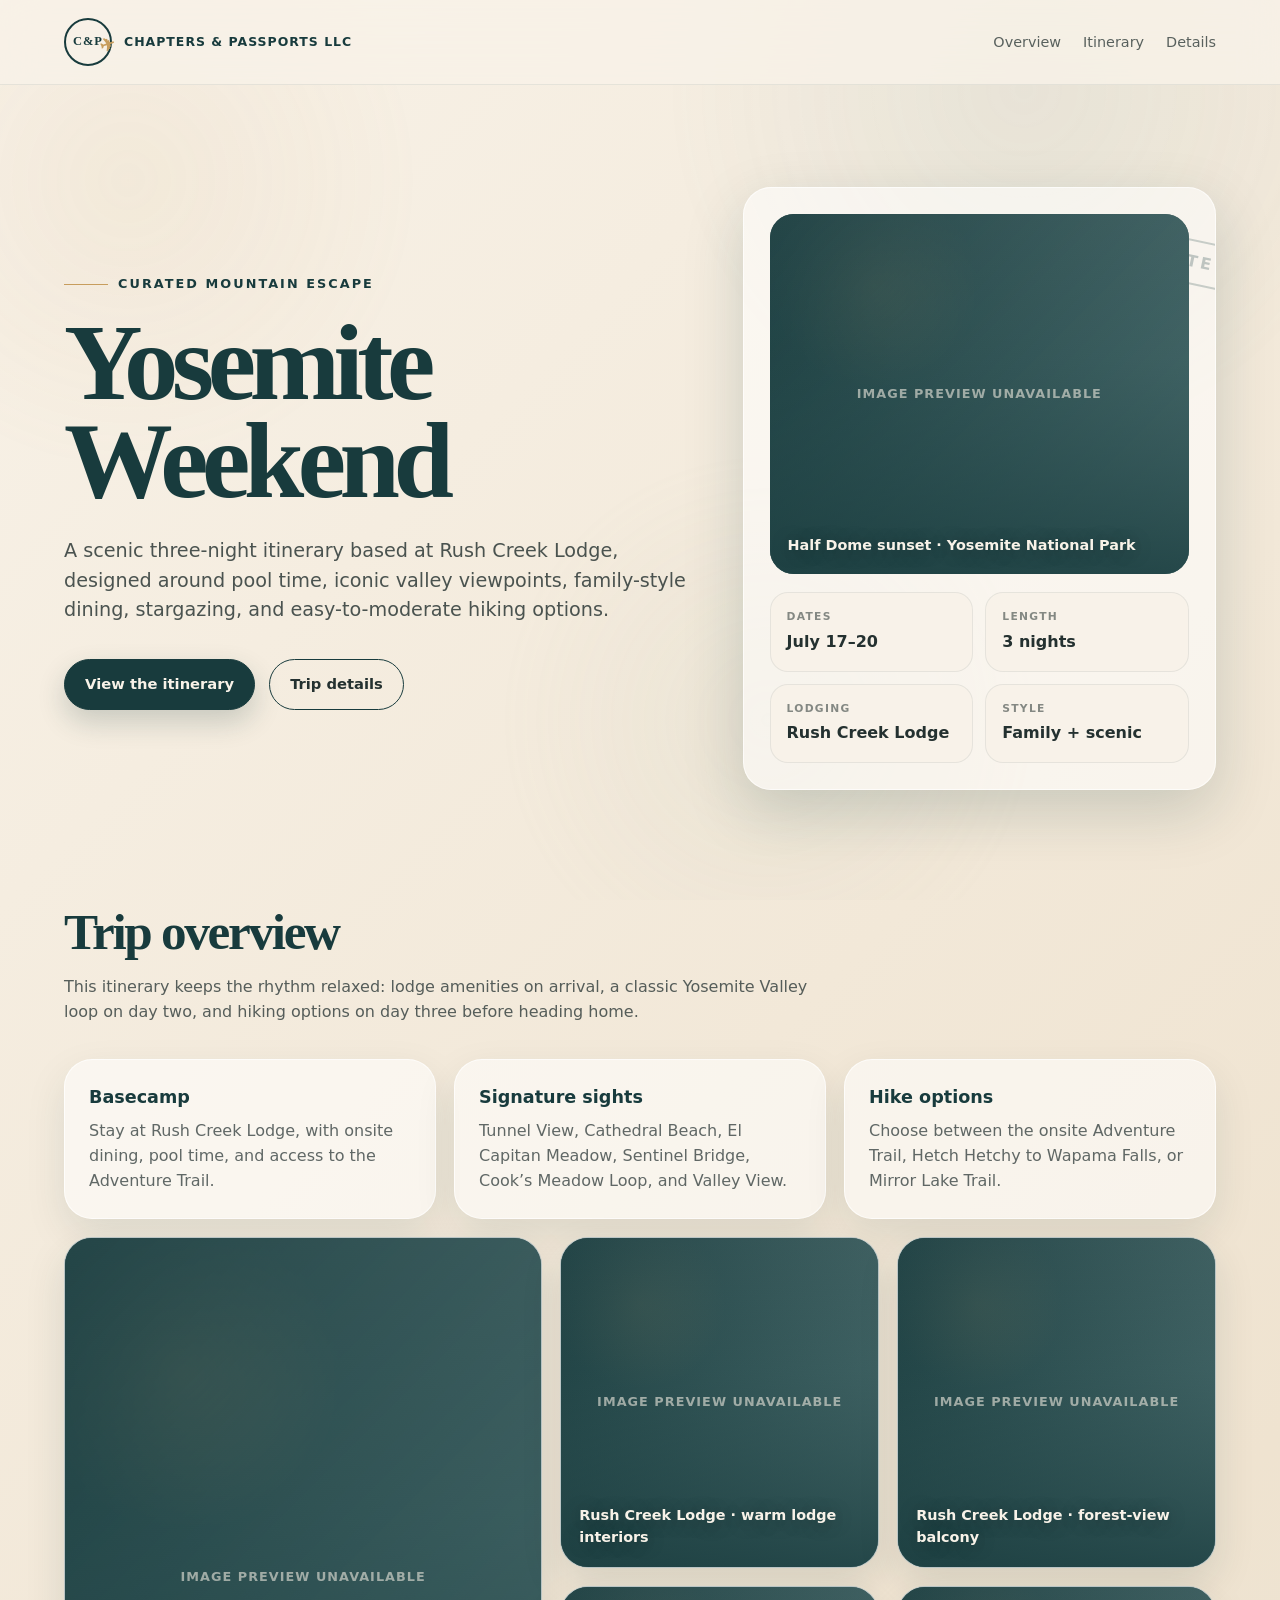
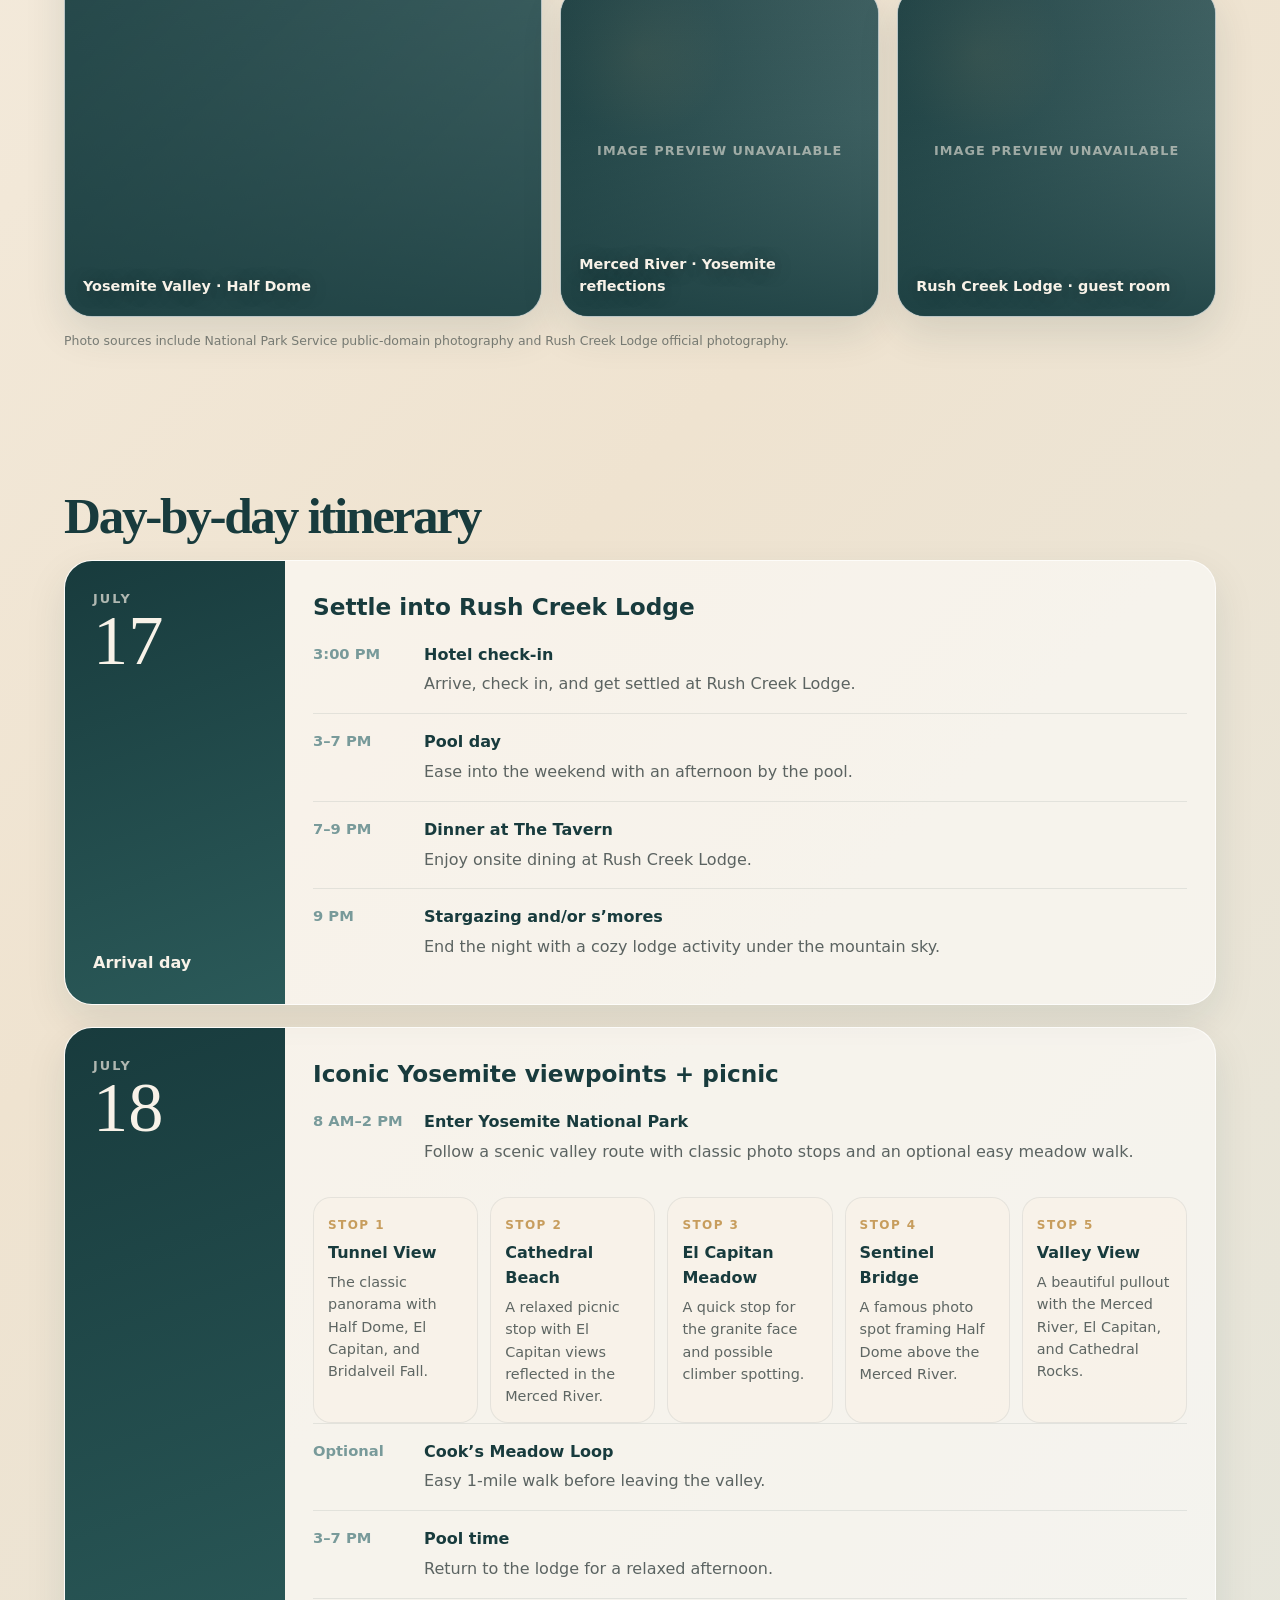
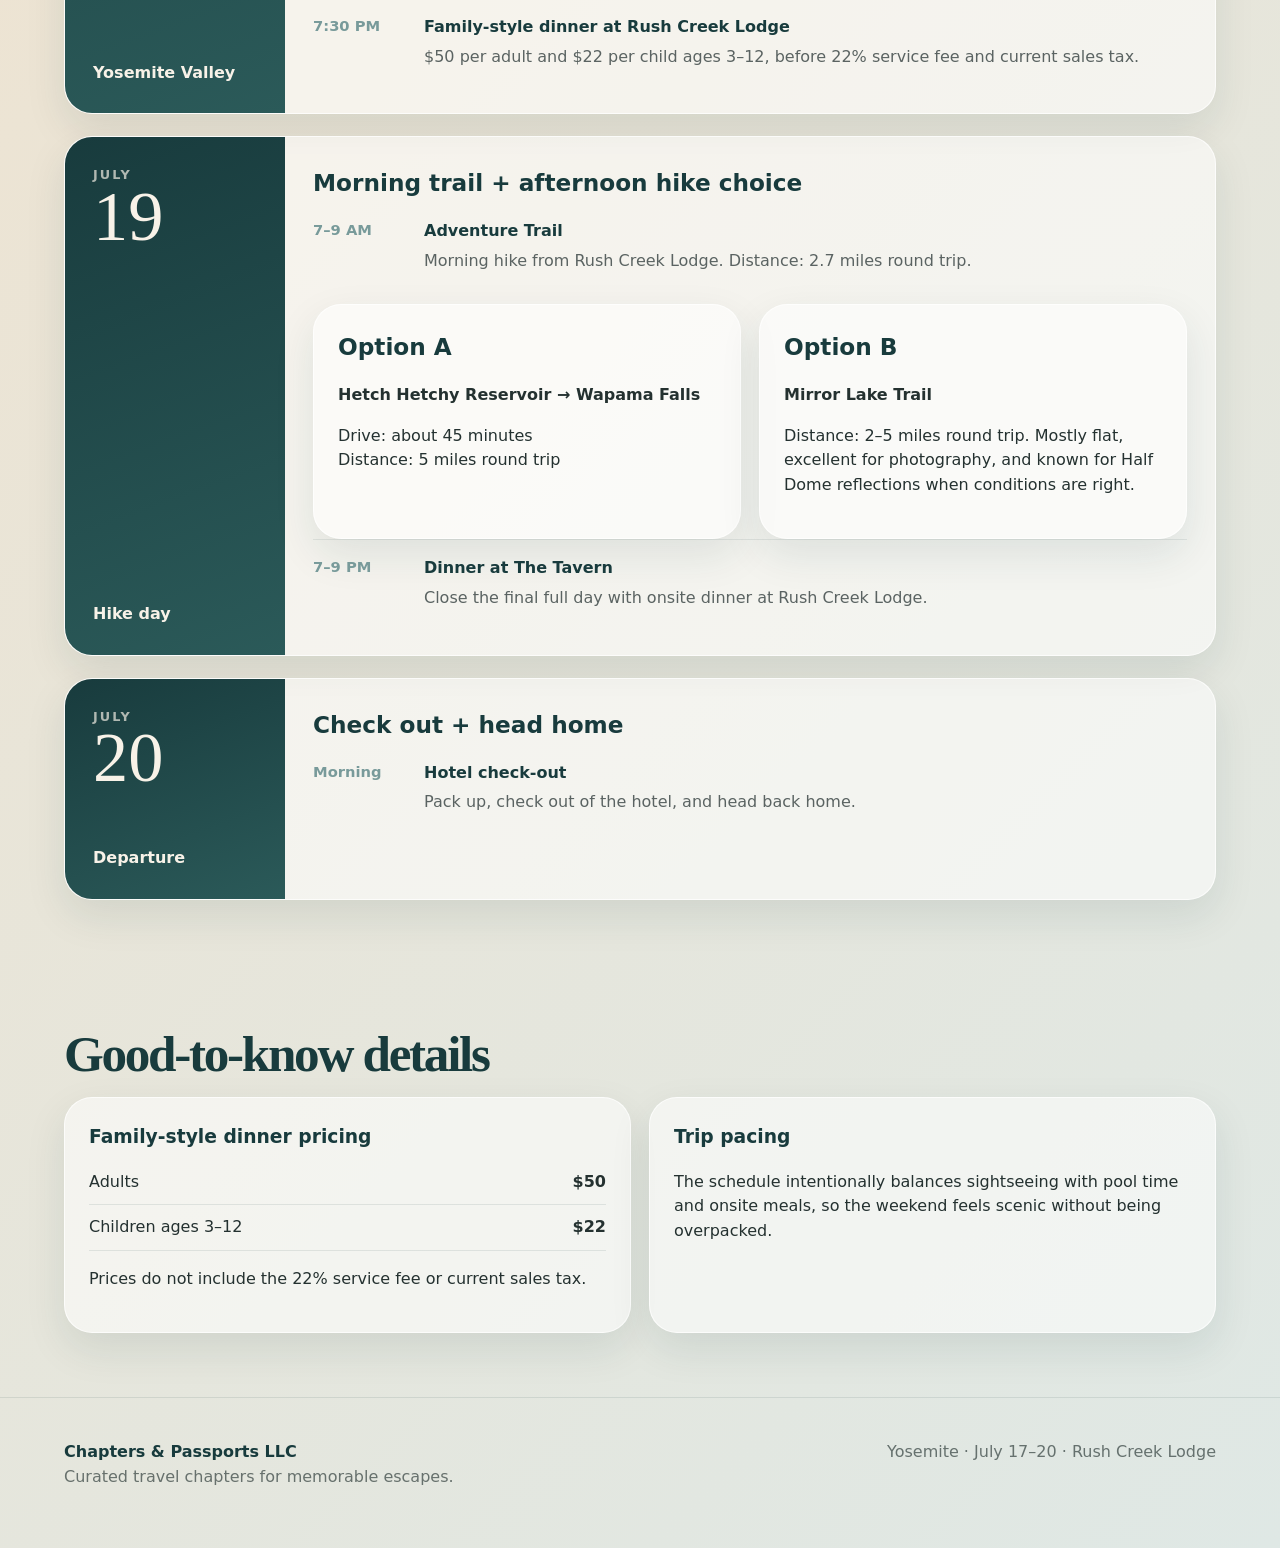
==== index.html @ 181d96e0 "Add files via upload" ====
<!DOCTYPE html>
<html lang="en">
<head>
  <meta charset="UTF-8" />
  <meta name="viewport" content="width=device-width, initial-scale=1.0" />
  <title>Yosemite Weekend Itinerary | Chapters & Passports LLC</title>
  <style>
    :root {
      --sand: #E8D8BF;
      --cream: #F8F2E8;
      --stone: #A8917A;
      --coast: #789A9A;
      --deep: #183B3D;
      --ink: #243130;
      --sage: #AAB6A2;
      --gold: #C79D5D;
      --white: #FFFFFF;
      --shadow: 0 22px 60px rgba(24, 59, 61, .18);
      --radius: 28px;
    }

    * { box-sizing: border-box; }
    html { scroll-behavior: smooth; }
    body {
      margin: 0;
      font-family: Inter, ui-sans-serif, system-ui, -apple-system, BlinkMacSystemFont, "Segoe UI", sans-serif;
      color: var(--ink);
      background: linear-gradient(135deg, var(--cream) 0%, #efe3d0 45%, #dfe8e5 100%);
      line-height: 1.55;
    }

    body::before {
      content: "";
      position: fixed;
      inset: 0;
      pointer-events: none;
      opacity: .18;
      background-image:
        radial-gradient(circle at 10% 20%, rgba(199,157,93,.45), transparent 22%),
        radial-gradient(circle at 80% 10%, rgba(120,154,154,.55), transparent 28%),
        radial-gradient(circle at 60% 80%, rgba(170,182,162,.55), transparent 26%);
      z-index: -1;
    }

    a { color: inherit; }

    .nav {
      position: sticky;
      top: 0;
      z-index: 20;
      display: flex;
      justify-content: space-between;
      align-items: center;
      padding: 18px clamp(20px, 5vw, 72px);
      background: rgba(248, 242, 232, .82);
      backdrop-filter: blur(18px);
      border-bottom: 1px solid rgba(24, 59, 61, .08);
    }

    .brand {
      display: flex;
      align-items: center;
      gap: 12px;
      font-weight: 700;
      letter-spacing: .08em;
      text-transform: uppercase;
      font-size: .78rem;
      color: var(--deep);
    }

    .stamp {
      width: 48px;
      height: 48px;
      border: 2px solid var(--deep);
      border-radius: 50%;
      display: grid;
      place-items: center;
      font-family: Georgia, serif;
      font-weight: 700;
      color: var(--deep);
      position: relative;
    }

    .stamp::after {
      content: "✈";
      position: absolute;
      right: -6px;
      top: 12px;
      transform: rotate(-18deg);
      color: var(--gold);
      font-size: 18px;
    }

    .nav-links {
      display: flex;
      gap: 22px;
      font-size: .9rem;
      color: rgba(36,49,48,.75);
    }

    .nav-links a { text-decoration: none; }
    .nav-links a:hover { color: var(--deep); }

    .hero {
      min-height: 78vh;
      display: grid;
      grid-template-columns: 1.15fr .85fr;
      gap: 38px;
      align-items: center;
      padding: clamp(54px, 8vw, 108px) clamp(20px, 5vw, 72px) 52px;
    }

    .eyebrow {
      display: inline-flex;
      align-items: center;
      gap: 10px;
      color: var(--deep);
      font-size: .8rem;
      letter-spacing: .16em;
      text-transform: uppercase;
      font-weight: 700;
      margin-bottom: 20px;
    }

    .eyebrow::before {
      content: "";
      width: 44px;
      height: 1px;
      background: var(--gold);
    }

    h1 {
      margin: 0;
      font-family: Georgia, "Times New Roman", serif;
      color: var(--deep);
      font-size: clamp(3.7rem, 8.5vw, 8.2rem);
      line-height: .9;
      letter-spacing: -.06em;
      max-width: 850px;
    }

    .hero-copy {
      margin: 26px 0 0;
      font-size: clamp(1.04rem, 1.5vw, 1.25rem);
      max-width: 650px;
      color: rgba(36,49,48,.82);
    }

    .cta-row {
      display: flex;
      flex-wrap: wrap;
      gap: 14px;
      margin-top: 34px;
    }

    .button {
      border: 1px solid var(--deep);
      border-radius: 999px;
      padding: 13px 20px;
      text-decoration: none;
      font-weight: 700;
      font-size: .92rem;
    }

    .button.primary {
      background: var(--deep);
      color: var(--cream);
      box-shadow: 0 12px 28px rgba(24,59,61,.2);
    }

    .hero-card {
      background: rgba(255,255,255,.56);
      border: 1px solid rgba(255,255,255,.65);
      border-radius: var(--radius);
      padding: 26px;
      box-shadow: var(--shadow);
      position: relative;
      overflow: hidden;
    }

    .hero-card::before {
      content: "YOSEMITE";
      position: absolute;
      right: -28px;
      top: 44px;
      transform: rotate(12deg);
      border: 2px solid rgba(24,59,61,.22);
      color: rgba(24,59,61,.26);
      border-radius: 999px;
      padding: 8px 26px;
      font-weight: 800;
      letter-spacing: .2em;
    }

    .photo-plate {
      min-height: 360px;
      border-radius: 24px;
      position: relative;
      overflow: hidden;
      background: var(--deep);
    }

    .photo-plate img, .photo-tile img {
      width: 100%;
      height: 100%;
      object-fit: cover;
      display: block;
    }

    .photo-plate::after, .photo-tile::after {
      content: "";
      position: absolute;
      inset: 0;
      background: linear-gradient(to top, rgba(24,59,61,.78), rgba(24,59,61,.08) 60%, rgba(255,255,255,.05));
      pointer-events: none;
    }


    .photo-plate.image-failed::before, .photo-tile.image-failed::before {
      content: "Image preview unavailable";
      position: absolute;
      inset: 0;
      display: grid;
      place-items: center;
      color: rgba(248,242,232,.72);
      font-weight: 800;
      letter-spacing: .08em;
      text-transform: uppercase;
      font-size: .8rem;
      background:
        linear-gradient(135deg, rgba(24,59,61,.96), rgba(120,154,154,.6)),
        radial-gradient(circle at 25% 20%, rgba(199,157,93,.55), transparent 24%);
    }

    .photo-caption {
      position: absolute;
      left: 18px;
      right: 18px;
      bottom: 18px;
      color: var(--cream);
      z-index: 2;
      font-size: .9rem;
      font-weight: 700;
      text-shadow: 0 2px 18px rgba(0,0,0,.35);
    }

    .photo-gallery {
      display: grid;
      grid-template-columns: 1.2fr .8fr .8fr;
      gap: 18px;
      margin-top: 18px;
    }

    .photo-tile {
      min-height: 330px;
      border-radius: var(--radius);
      overflow: hidden;
      box-shadow: 0 16px 40px rgba(24,59,61,.12);
      border: 1px solid rgba(255,255,255,.7);
      position: relative;
      background: var(--deep);
    }

    .photo-tile.large { grid-row: span 2; min-height: 680px; }

    .credit-note {
      margin-top: 14px;
      font-size: .78rem;
      color: rgba(36,49,48,.58);
    }

    .card-details {
      display: grid;
      grid-template-columns: repeat(2, 1fr);
      gap: 12px;
      margin-top: 18px;
    }

    .detail {
      background: rgba(248,242,232,.8);
      border: 1px solid rgba(24,59,61,.08);
      border-radius: 18px;
      padding: 16px;
    }

    .detail small {
      display: block;
      color: rgba(36,49,48,.55);
      text-transform: uppercase;
      font-weight: 800;
      letter-spacing: .12em;
      font-size: .67rem;
      margin-bottom: 4px;
    }

    .section {
      padding: 64px clamp(20px, 5vw, 72px);
    }

    .section-title {
      font-family: Georgia, serif;
      color: var(--deep);
      font-size: clamp(2.2rem, 4vw, 4rem);
      line-height: 1;
      margin: 0 0 18px;
      letter-spacing: -.045em;
    }

    .section-intro { max-width: 760px; color: rgba(36,49,48,.76); margin-bottom: 34px; }

    .overview {
      display: grid;
      grid-template-columns: repeat(3, 1fr);
      gap: 18px;
    }

    .overview-card, .day-card, .note-card {
      background: rgba(255,255,255,.55);
      border: 1px solid rgba(255,255,255,.7);
      border-radius: var(--radius);
      box-shadow: 0 16px 40px rgba(24,59,61,.1);
    }

    figure { margin: 0; }
    .overview-card { padding: 24px; }
    .overview-card h3 { margin: 0 0 8px; color: var(--deep); font-size: 1.1rem; }
    .overview-card p { margin: 0; color: rgba(36,49,48,.72); }

    .timeline {
      display: grid;
      gap: 22px;
    }

    .day-card {
      display: grid;
      grid-template-columns: 220px 1fr;
      overflow: hidden;
    }

    .date-panel {
      background: linear-gradient(160deg, var(--deep), #2b5a59);
      color: var(--cream);
      padding: 28px;
      display: flex;
      flex-direction: column;
      justify-content: space-between;
      min-height: 220px;
    }

    .date-panel .month {
      font-weight: 800;
      letter-spacing: .16em;
      text-transform: uppercase;
      font-size: .8rem;
      color: rgba(248,242,232,.68);
    }

    .date-panel .day {
      font-family: Georgia, serif;
      font-size: 4.4rem;
      line-height: .9;
    }

    .date-panel .label { font-weight: 700; }

    .day-content { padding: 28px; }
    .day-content h3 { margin: 0 0 18px; color: var(--deep); font-size: 1.45rem; }

    .item {
      display: grid;
      grid-template-columns: 95px 1fr;
      gap: 16px;
      padding: 16px 0;
      border-top: 1px solid rgba(24,59,61,.09);
    }

    .item:first-of-type { border-top: 0; padding-top: 0; }
    .time { font-weight: 800; color: var(--coast); font-size: .92rem; }
    .item strong { color: var(--deep); }
    .item p { margin: 5px 0 0; color: rgba(36,49,48,.74); }

    .stops {
      display: grid;
      grid-template-columns: repeat(5, 1fr);
      gap: 12px;
      margin-top: 16px;
    }

    .stop {
      background: rgba(248,242,232,.72);
      border: 1px solid rgba(24,59,61,.08);
      border-radius: 18px;
      padding: 14px;
      min-height: 140px;
    }

    .stop span { color: var(--gold); font-weight: 900; font-size: .75rem; letter-spacing: .12em; text-transform: uppercase; }
    .stop h4 { margin: 5px 0; color: var(--deep); }
    .stop p { margin: 0; font-size: .9rem; color: rgba(36,49,48,.73); }

    .split {
      display: grid;
      grid-template-columns: 1fr 1fr;
      gap: 18px;
      margin-top: 14px;
    }

    .note-card { padding: 24px; }
    .note-card h3 { margin-top: 0; color: var(--deep); }
    .price-list { display: grid; gap: 10px; }
    .price-list div { display:flex; justify-content:space-between; border-bottom:1px solid rgba(24,59,61,.1); padding-bottom:10px; }

    .footer {
      padding: 42px clamp(20px, 5vw, 72px) 58px;
      color: rgba(36,49,48,.65);
      display: flex;
      justify-content: space-between;
      gap: 18px;
      border-top: 1px solid rgba(24,59,61,.1);
    }

    .footer strong { color: var(--deep); }

    @media (max-width: 980px) {
      .hero, .day-card, .split { grid-template-columns: 1fr; }
      .overview, .photo-gallery { grid-template-columns: 1fr; }
      .photo-tile.large { min-height: 430px; }
      .stops { grid-template-columns: 1fr 1fr; }
      .date-panel { min-height: auto; gap: 28px; }
    }

    @media (max-width: 640px) {
      .nav-links { display: none; }
      .card-details, .stops { grid-template-columns: 1fr; }
      .item { grid-template-columns: 1fr; gap: 4px; }
      h1 { font-size: 3.5rem; }
      .footer { flex-direction: column; }
    }
  </style>
</head>
<body>
  <nav class="nav">
    <div class="brand"><div class="stamp">C&P</div><span>Chapters & Passports LLC</span></div>
    <div class="nav-links">
      <a href="#overview">Overview</a>
      <a href="#itinerary">Itinerary</a>
      <a href="#details">Details</a>
    </div>
  </nav>

  <main>
    <section class="hero">
      <div>
        <div class="eyebrow">Curated mountain escape</div>
        <h1>Yosemite Weekend</h1>
        <p class="hero-copy">A scenic three-night itinerary based at Rush Creek Lodge, designed around pool time, iconic valley viewpoints, family-style dining, stargazing, and easy-to-moderate hiking options.</p>
        <div class="cta-row">
          <a class="button primary" href="#itinerary">View the itinerary</a>
          <a class="button" href="#details">Trip details</a>
        </div>
      </div>
      <aside class="hero-card" aria-label="Trip summary card">
        <div class="photo-plate">
          <img loading="eager" onerror="this.parentElement.classList.add('image-failed'); this.remove();" src="https://www.nps.gov/npgallery/GetAsset/D5D983CC-1DD8-B71B-0B391ED103644554" alt="Half Dome at sunset in Yosemite National Park" />
          <div class="photo-caption">Half Dome sunset · Yosemite National Park</div>
        </div>
        <div class="card-details">
          <div class="detail"><small>Dates</small><strong>July 17–20</strong></div>
          <div class="detail"><small>Length</small><strong>3 nights</strong></div>
          <div class="detail"><small>Lodging</small><strong>Rush Creek Lodge</strong></div>
          <div class="detail"><small>Style</small><strong>Family + scenic</strong></div>
        </div>
      </aside>
    </section>

    <section class="section" id="overview">
      <h2 class="section-title">Trip overview</h2>
      <p class="section-intro">This itinerary keeps the rhythm relaxed: lodge amenities on arrival, a classic Yosemite Valley loop on day two, and hiking options on day three before heading home.</p>
      <div class="overview">
        <div class="overview-card"><h3>Basecamp</h3><p>Stay at Rush Creek Lodge, with onsite dining, pool time, and access to the Adventure Trail.</p></div>
        <div class="overview-card"><h3>Signature sights</h3><p>Tunnel View, Cathedral Beach, El Capitan Meadow, Sentinel Bridge, Cook’s Meadow Loop, and Valley View.</p></div>
        <div class="overview-card"><h3>Hike options</h3><p>Choose between the onsite Adventure Trail, Hetch Hetchy to Wapama Falls, or Mirror Lake Trail.</p></div>
      </div>
      <div class="photo-gallery" aria-label="Yosemite and Rush Creek Lodge photo gallery">
        <figure class="photo-tile large">
          <img loading="lazy" onerror="this.parentElement.classList.add('image-failed'); this.remove();" src="https://www.nps.gov/npgallery/GetAsset/F0103896-0B72-4458-8DCC-9393098FCB46" alt="Half Dome in Yosemite National Park" />
          <figcaption class="photo-caption">Yosemite Valley · Half Dome</figcaption>
        </figure>
        <figure class="photo-tile">
          <img loading="lazy" onerror="this.parentElement.classList.add('image-failed'); this.remove();" src="https://admin.rushcreeklodge.com/wp-content/uploads/sites/3/Lodge-King-Interior-Kim-Carroll-5-23_5DSR7498-1300.jpg" alt="Rush Creek Lodge room interior" />
          <figcaption class="photo-caption">Rush Creek Lodge · warm lodge interiors</figcaption>
        </figure>
        <figure class="photo-tile">
          <img loading="lazy" onerror="this.parentElement.classList.add('image-failed'); this.remove();" src="https://admin.rushcreeklodge.com/wp-content/uploads/sites/3/Rush-Creek-Lodge-Suite-Balcony-Kim-Carroll-7-16-1300.jpg" alt="Rush Creek Lodge balcony with forest views" />
          <figcaption class="photo-caption">Rush Creek Lodge · forest-view balcony</figcaption>
        </figure>
        <figure class="photo-tile">
          <img loading="lazy" onerror="this.parentElement.classList.add('image-failed'); this.remove();" src="https://www.nps.gov/npgallery/GetAsset/20AE2C74-155D-4519-3E14-078485D1CE58" alt="Half Dome reflected in the Merced River in Yosemite" />
          <figcaption class="photo-caption">Merced River · Yosemite reflections</figcaption>
        </figure>
        <figure class="photo-tile">
          <img loading="lazy" onerror="this.parentElement.classList.add('image-failed'); this.remove();" src="https://admin.rushcreeklodge.com/wp-content/uploads/sites/3/Rush-Creek-Lodge-King-Bed-Kim-Carroll-10-16_2-1300.jpg" alt="Rush Creek Lodge guest room" />
          <figcaption class="photo-caption">Rush Creek Lodge · guest room</figcaption>
        </figure>
      </div>
      <p class="credit-note">Photo sources include National Park Service public-domain photography and Rush Creek Lodge official photography.</p>
    </section>

    <section class="section" id="itinerary">
      <h2 class="section-title">Day-by-day itinerary</h2>
      <div class="timeline">
        <article class="day-card">
          <div class="date-panel"><div><div class="month">July</div><div class="day">17</div></div><div class="label">Arrival day</div></div>
          <div class="day-content">
            <h3>Settle into Rush Creek Lodge</h3>
            <div class="item"><div class="time">3:00 PM</div><div><strong>Hotel check-in</strong><p>Arrive, check in, and get settled at Rush Creek Lodge.</p></div></div>
            <div class="item"><div class="time">3–7 PM</div><div><strong>Pool day</strong><p>Ease into the weekend with an afternoon by the pool.</p></div></div>
            <div class="item"><div class="time">7–9 PM</div><div><strong>Dinner at The Tavern</strong><p>Enjoy onsite dining at Rush Creek Lodge.</p></div></div>
            <div class="item"><div class="time">9 PM</div><div><strong>Stargazing and/or s’mores</strong><p>End the night with a cozy lodge activity under the mountain sky.</p></div></div>
          </div>
        </article>

        <article class="day-card">
          <div class="date-panel"><div><div class="month">July</div><div class="day">18</div></div><div class="label">Yosemite Valley</div></div>
          <div class="day-content">
            <h3>Iconic Yosemite viewpoints + picnic</h3>
            <div class="item"><div class="time">8 AM–2 PM</div><div><strong>Enter Yosemite National Park</strong><p>Follow a scenic valley route with classic photo stops and an optional easy meadow walk.</p></div></div>
            <div class="stops">
              <div class="stop"><span>Stop 1</span><h4>Tunnel View</h4><p>The classic panorama with Half Dome, El Capitan, and Bridalveil Fall.</p></div>
              <div class="stop"><span>Stop 2</span><h4>Cathedral Beach</h4><p>A relaxed picnic stop with El Capitan views reflected in the Merced River.</p></div>
              <div class="stop"><span>Stop 3</span><h4>El Capitan Meadow</h4><p>A quick stop for the granite face and possible climber spotting.</p></div>
              <div class="stop"><span>Stop 4</span><h4>Sentinel Bridge</h4><p>A famous photo spot framing Half Dome above the Merced River.</p></div>
              <div class="stop"><span>Stop 5</span><h4>Valley View</h4><p>A beautiful pullout with the Merced River, El Capitan, and Cathedral Rocks.</p></div>
            </div>
            <div class="item"><div class="time">Optional</div><div><strong>Cook’s Meadow Loop</strong><p>Easy 1-mile walk before leaving the valley.</p></div></div>
            <div class="item"><div class="time">3–7 PM</div><div><strong>Pool time</strong><p>Return to the lodge for a relaxed afternoon.</p></div></div>
            <div class="item"><div class="time">7:30 PM</div><div><strong>Family-style dinner at Rush Creek Lodge</strong><p>$50 per adult and $22 per child ages 3–12, before 22% service fee and current sales tax.</p></div></div>
          </div>
        </article>

        <article class="day-card">
          <div class="date-panel"><div><div class="month">July</div><div class="day">19</div></div><div class="label">Hike day</div></div>
          <div class="day-content">
            <h3>Morning trail + afternoon hike choice</h3>
            <div class="item"><div class="time">7–9 AM</div><div><strong>Adventure Trail</strong><p>Morning hike from Rush Creek Lodge. Distance: 2.7 miles round trip.</p></div></div>
            <div class="split">
              <div class="note-card"><h3>Option A</h3><p><strong>Hetch Hetchy Reservoir → Wapama Falls</strong></p><p>Drive: about 45 minutes<br>Distance: 5 miles round trip</p></div>
              <div class="note-card"><h3>Option B</h3><p><strong>Mirror Lake Trail</strong></p><p>Distance: 2–5 miles round trip. Mostly flat, excellent for photography, and known for Half Dome reflections when conditions are right.</p></div>
            </div>
            <div class="item"><div class="time">7–9 PM</div><div><strong>Dinner at The Tavern</strong><p>Close the final full day with onsite dinner at Rush Creek Lodge.</p></div></div>
          </div>
        </article>

        <article class="day-card">
          <div class="date-panel"><div><div class="month">July</div><div class="day">20</div></div><div class="label">Departure</div></div>
          <div class="day-content">
            <h3>Check out + head home</h3>
            <div class="item"><div class="time">Morning</div><div><strong>Hotel check-out</strong><p>Pack up, check out of the hotel, and head back home.</p></div></div>
          </div>
        </article>
      </div>
    </section>

    <section class="section" id="details">
      <h2 class="section-title">Good-to-know details</h2>
      <div class="split">
        <div class="note-card">
          <h3>Family-style dinner pricing</h3>
          <div class="price-list">
            <div><span>Adults</span><strong>$50</strong></div>
            <div><span>Children ages 3–12</span><strong>$22</strong></div>
          </div>
          <p>Prices do not include the 22% service fee or current sales tax.</p>
        </div>
        <div class="note-card">
          <h3>Trip pacing</h3>
          <p>The schedule intentionally balances sightseeing with pool time and onsite meals, so the weekend feels scenic without being overpacked.</p>
        </div>
      </div>
    </section>
  </main>

  <footer class="footer">
    <div><strong>Chapters & Passports LLC</strong><br>Curated travel chapters for memorable escapes.</div>
    <div>Yosemite · July 17–20 · Rush Creek Lodge</div>
  </footer>
</body>
</html>
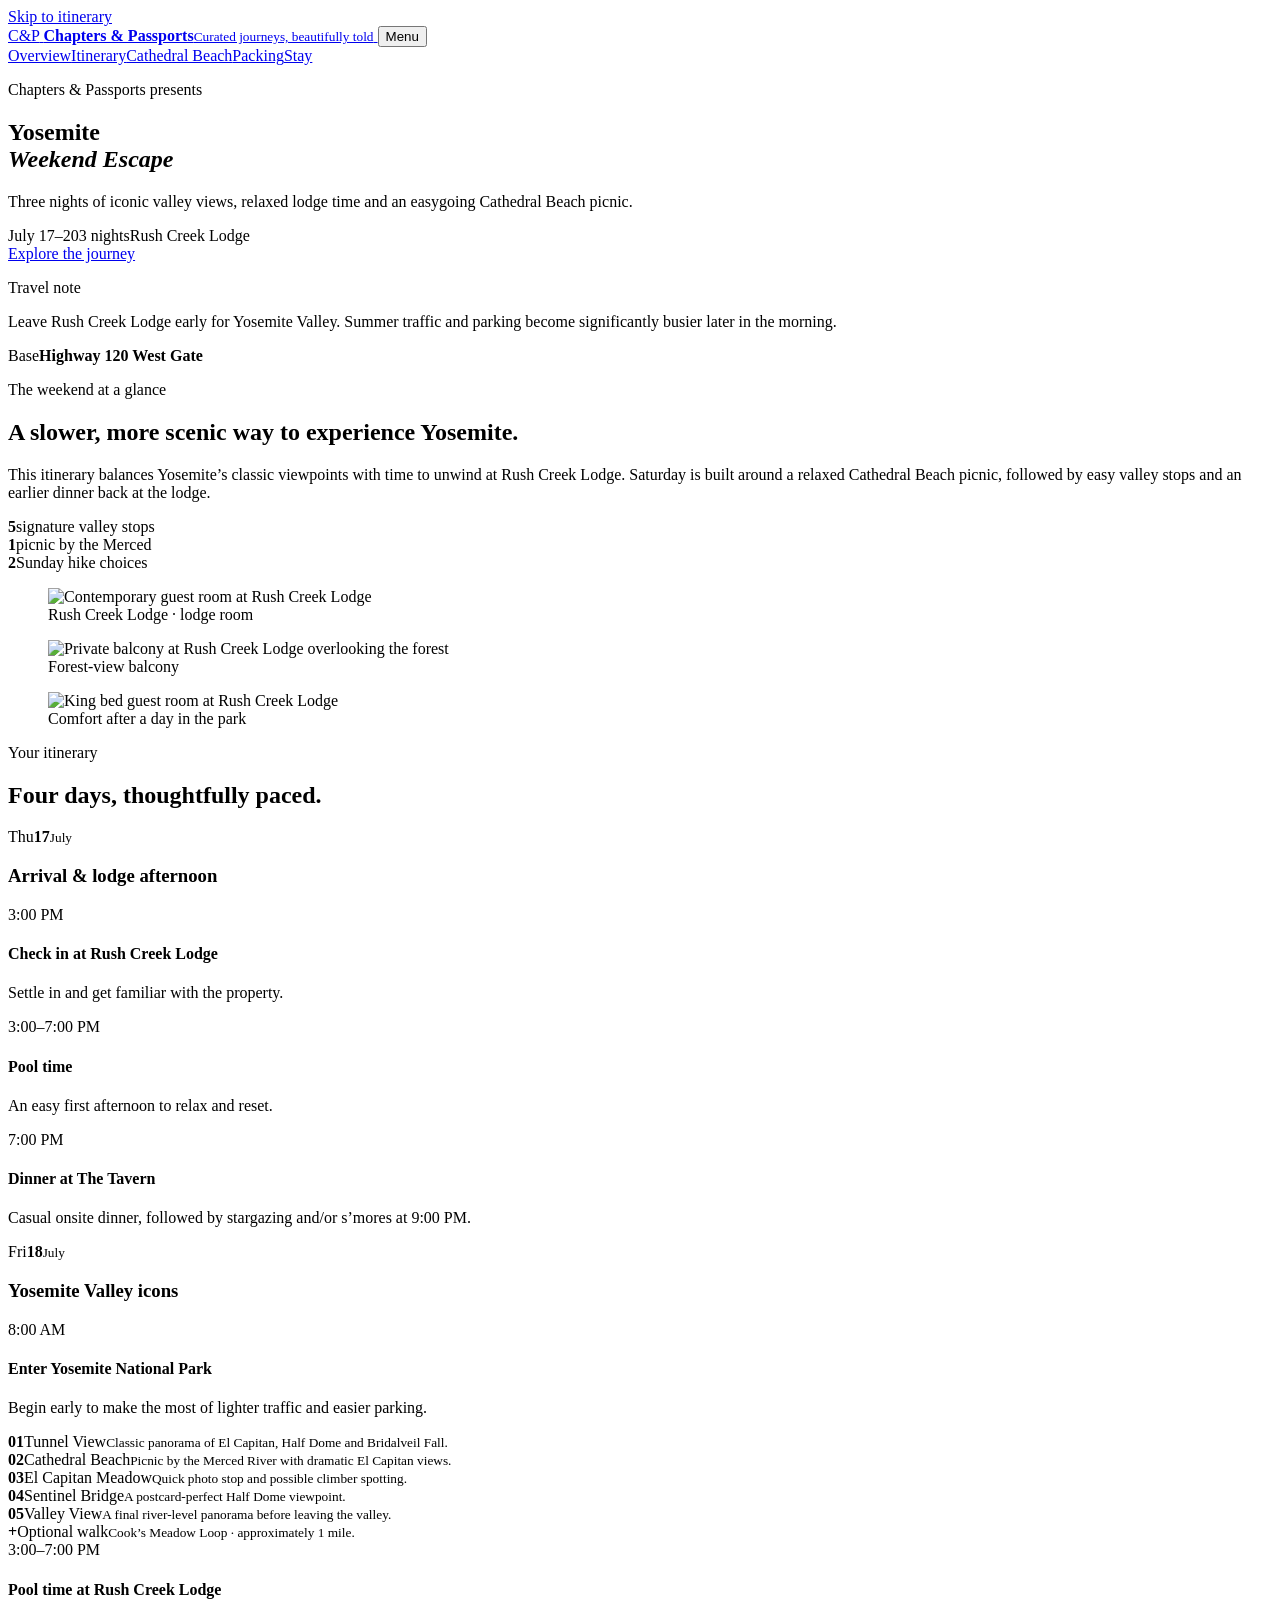
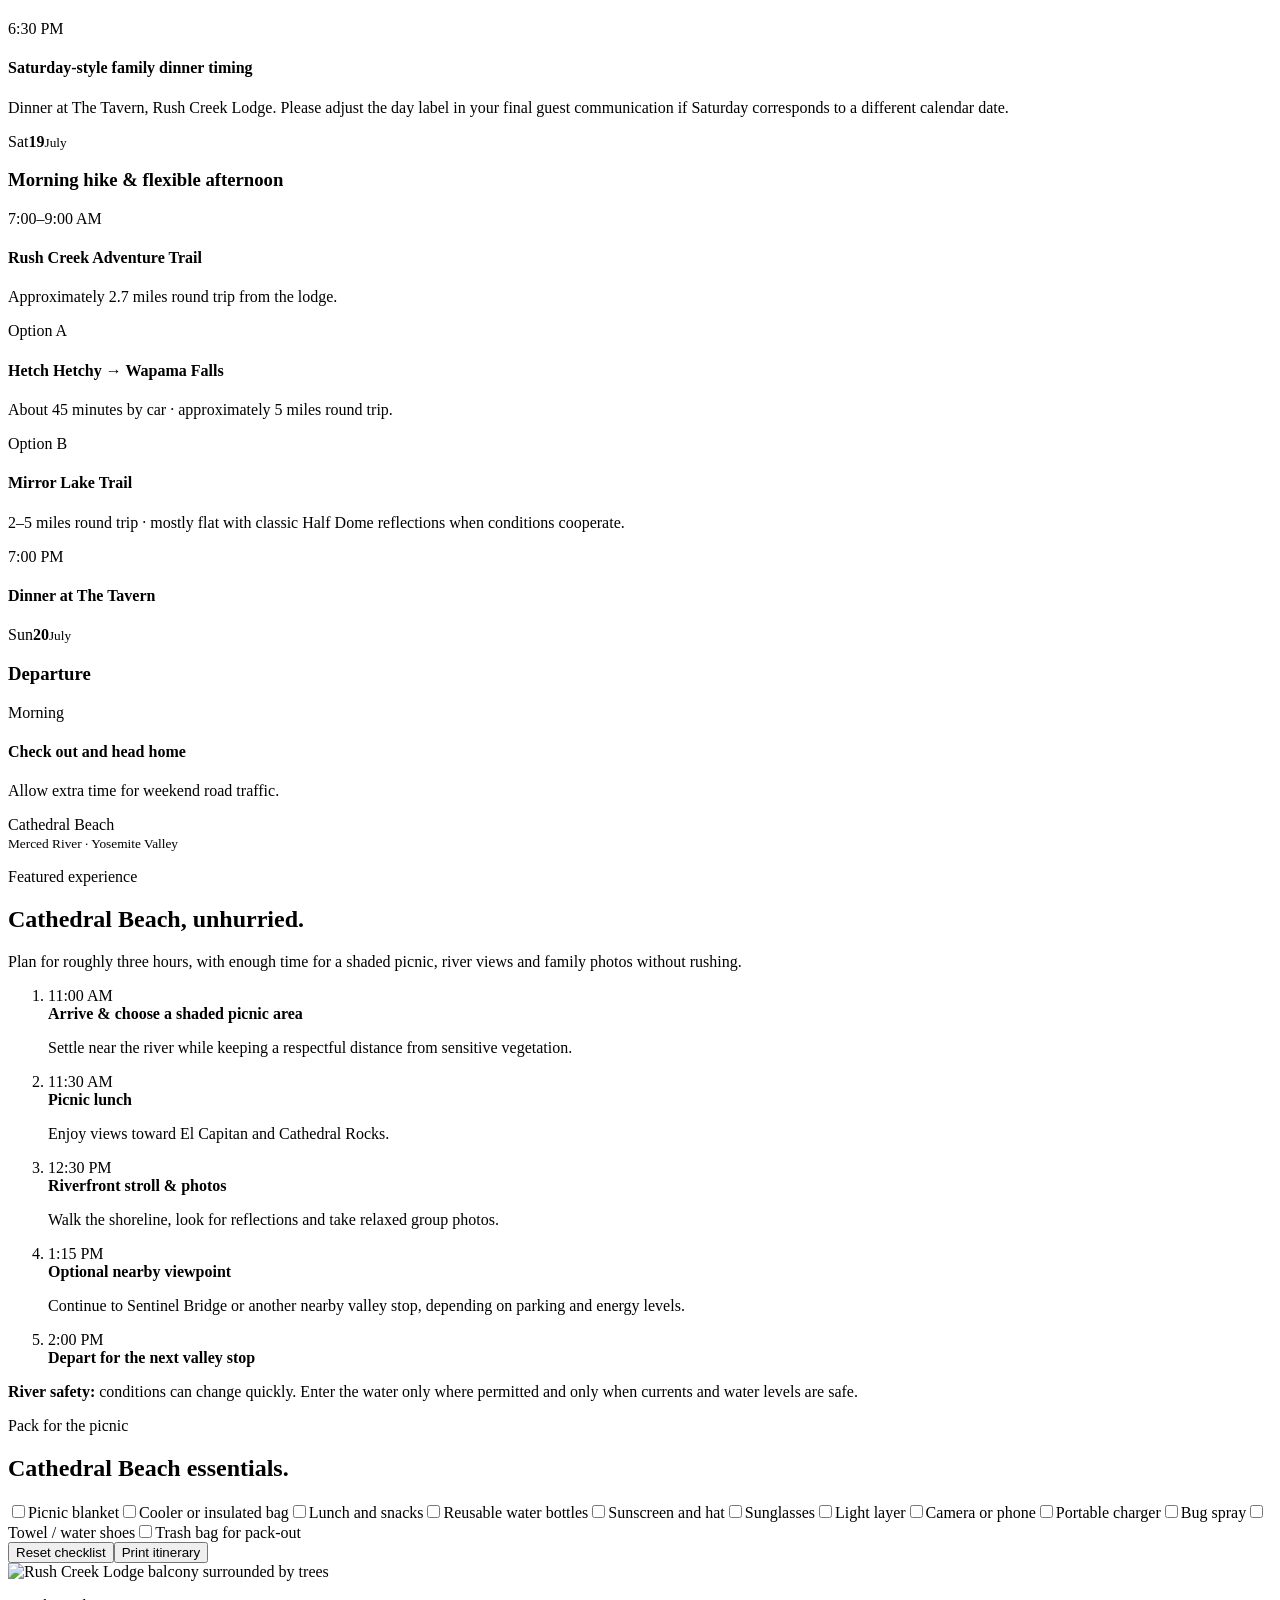
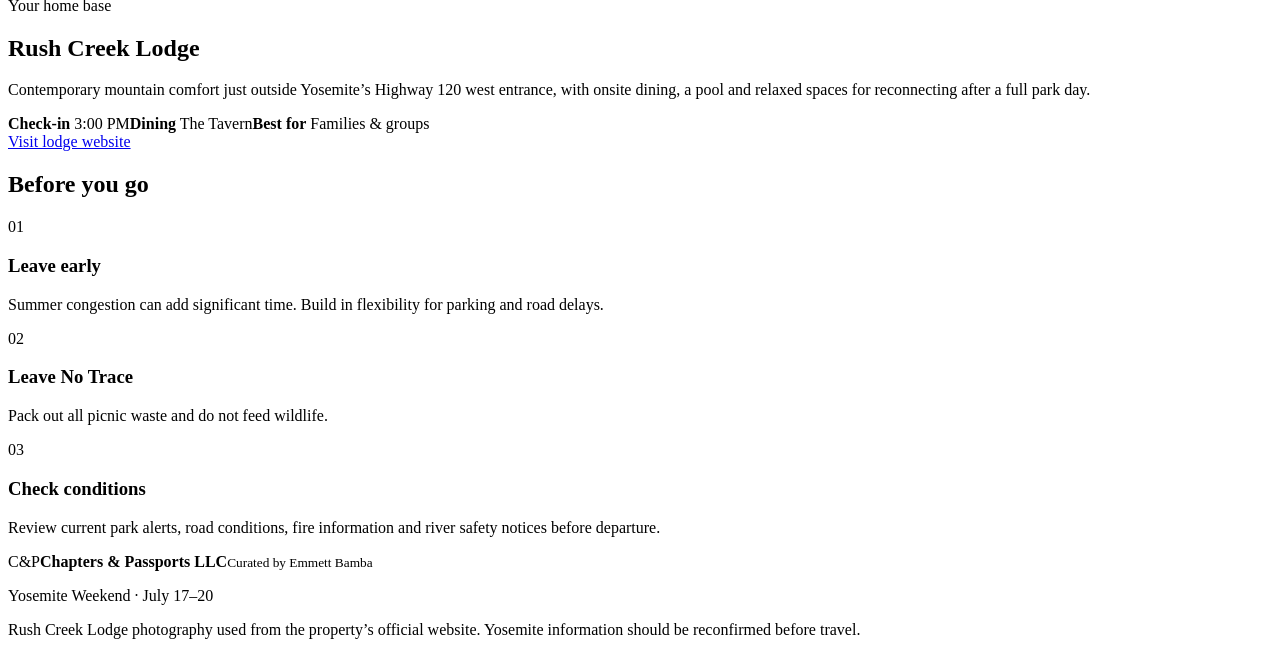
==== commit c005b726: "Add files via upload" ====
--- a/index.html
+++ b/index.html
@@ -1,588 +1,96 @@
-<!DOCTYPE html>
+<!doctype html>
 <html lang="en">
 <head>
-  <meta charset="UTF-8" />
-  <meta name="viewport" content="width=device-width, initial-scale=1.0" />
-  <title>Yosemite Weekend Itinerary | Chapters & Passports LLC</title>
-  <style>
-    :root {
-      --sand: #E8D8BF;
-      --cream: #F8F2E8;
-      --stone: #A8917A;
-      --coast: #789A9A;
-      --deep: #183B3D;
-      --ink: #243130;
-      --sage: #AAB6A2;
-      --gold: #C79D5D;
-      --white: #FFFFFF;
-      --shadow: 0 22px 60px rgba(24, 59, 61, .18);
-      --radius: 28px;
-    }
-
-    * { box-sizing: border-box; }
-    html { scroll-behavior: smooth; }
-    body {
-      margin: 0;
-      font-family: Inter, ui-sans-serif, system-ui, -apple-system, BlinkMacSystemFont, "Segoe UI", sans-serif;
-      color: var(--ink);
-      background: linear-gradient(135deg, var(--cream) 0%, #efe3d0 45%, #dfe8e5 100%);
-      line-height: 1.55;
-    }
-
-    body::before {
-      content: "";
-      position: fixed;
-      inset: 0;
-      pointer-events: none;
-      opacity: .18;
-      background-image:
-        radial-gradient(circle at 10% 20%, rgba(199,157,93,.45), transparent 22%),
-        radial-gradient(circle at 80% 10%, rgba(120,154,154,.55), transparent 28%),
-        radial-gradient(circle at 60% 80%, rgba(170,182,162,.55), transparent 26%);
-      z-index: -1;
-    }
-
-    a { color: inherit; }
-
-    .nav {
-      position: sticky;
-      top: 0;
-      z-index: 20;
-      display: flex;
-      justify-content: space-between;
-      align-items: center;
-      padding: 18px clamp(20px, 5vw, 72px);
-      background: rgba(248, 242, 232, .82);
-      backdrop-filter: blur(18px);
-      border-bottom: 1px solid rgba(24, 59, 61, .08);
-    }
-
-    .brand {
-      display: flex;
-      align-items: center;
-      gap: 12px;
-      font-weight: 700;
-      letter-spacing: .08em;
-      text-transform: uppercase;
-      font-size: .78rem;
-      color: var(--deep);
-    }
-
-    .stamp {
-      width: 48px;
-      height: 48px;
-      border: 2px solid var(--deep);
-      border-radius: 50%;
-      display: grid;
-      place-items: center;
-      font-family: Georgia, serif;
-      font-weight: 700;
-      color: var(--deep);
-      position: relative;
-    }
-
-    .stamp::after {
-      content: "✈";
-      position: absolute;
-      right: -6px;
-      top: 12px;
-      transform: rotate(-18deg);
-      color: var(--gold);
-      font-size: 18px;
-    }
-
-    .nav-links {
-      display: flex;
-      gap: 22px;
-      font-size: .9rem;
-      color: rgba(36,49,48,.75);
-    }
-
-    .nav-links a { text-decoration: none; }
-    .nav-links a:hover { color: var(--deep); }
-
-    .hero {
-      min-height: 78vh;
-      display: grid;
-      grid-template-columns: 1.15fr .85fr;
-      gap: 38px;
-      align-items: center;
-      padding: clamp(54px, 8vw, 108px) clamp(20px, 5vw, 72px) 52px;
-    }
-
-    .eyebrow {
-      display: inline-flex;
-      align-items: center;
-      gap: 10px;
-      color: var(--deep);
-      font-size: .8rem;
-      letter-spacing: .16em;
-      text-transform: uppercase;
-      font-weight: 700;
-      margin-bottom: 20px;
-    }
-
-    .eyebrow::before {
-      content: "";
-      width: 44px;
-      height: 1px;
-      background: var(--gold);
-    }
-
-    h1 {
-      margin: 0;
-      font-family: Georgia, "Times New Roman", serif;
-      color: var(--deep);
-      font-size: clamp(3.7rem, 8.5vw, 8.2rem);
-      line-height: .9;
-      letter-spacing: -.06em;
-      max-width: 850px;
-    }
-
-    .hero-copy {
-      margin: 26px 0 0;
-      font-size: clamp(1.04rem, 1.5vw, 1.25rem);
-      max-width: 650px;
-      color: rgba(36,49,48,.82);
-    }
-
-    .cta-row {
-      display: flex;
-      flex-wrap: wrap;
-      gap: 14px;
-      margin-top: 34px;
-    }
-
-    .button {
-      border: 1px solid var(--deep);
-      border-radius: 999px;
-      padding: 13px 20px;
-      text-decoration: none;
-      font-weight: 700;
-      font-size: .92rem;
-    }
-
-    .button.primary {
-      background: var(--deep);
-      color: var(--cream);
-      box-shadow: 0 12px 28px rgba(24,59,61,.2);
-    }
-
-    .hero-card {
-      background: rgba(255,255,255,.56);
-      border: 1px solid rgba(255,255,255,.65);
-      border-radius: var(--radius);
-      padding: 26px;
-      box-shadow: var(--shadow);
-      position: relative;
-      overflow: hidden;
-    }
-
-    .hero-card::before {
-      content: "YOSEMITE";
-      position: absolute;
-      right: -28px;
-      top: 44px;
-      transform: rotate(12deg);
-      border: 2px solid rgba(24,59,61,.22);
-      color: rgba(24,59,61,.26);
-      border-radius: 999px;
-      padding: 8px 26px;
-      font-weight: 800;
-      letter-spacing: .2em;
-    }
-
-    .photo-plate {
-      min-height: 360px;
-      border-radius: 24px;
-      position: relative;
-      overflow: hidden;
-      background: var(--deep);
-    }
-
-    .photo-plate img, .photo-tile img {
-      width: 100%;
-      height: 100%;
-      object-fit: cover;
-      display: block;
-    }
-
-    .photo-plate::after, .photo-tile::after {
-      content: "";
-      position: absolute;
-      inset: 0;
-      background: linear-gradient(to top, rgba(24,59,61,.78), rgba(24,59,61,.08) 60%, rgba(255,255,255,.05));
-      pointer-events: none;
-    }
-
-
-    .photo-plate.image-failed::before, .photo-tile.image-failed::before {
-      content: "Image preview unavailable";
-      position: absolute;
-      inset: 0;
-      display: grid;
-      place-items: center;
-      color: rgba(248,242,232,.72);
-      font-weight: 800;
-      letter-spacing: .08em;
-      text-transform: uppercase;
-      font-size: .8rem;
-      background:
-        linear-gradient(135deg, rgba(24,59,61,.96), rgba(120,154,154,.6)),
-        radial-gradient(circle at 25% 20%, rgba(199,157,93,.55), transparent 24%);
-    }
-
-    .photo-caption {
-      position: absolute;
-      left: 18px;
-      right: 18px;
-      bottom: 18px;
-      color: var(--cream);
-      z-index: 2;
-      font-size: .9rem;
-      font-weight: 700;
-      text-shadow: 0 2px 18px rgba(0,0,0,.35);
-    }
-
-    .photo-gallery {
-      display: grid;
-      grid-template-columns: 1.2fr .8fr .8fr;
-      gap: 18px;
-      margin-top: 18px;
-    }
-
-    .photo-tile {
-      min-height: 330px;
-      border-radius: var(--radius);
-      overflow: hidden;
-      box-shadow: 0 16px 40px rgba(24,59,61,.12);
-      border: 1px solid rgba(255,255,255,.7);
-      position: relative;
-      background: var(--deep);
-    }
-
-    .photo-tile.large { grid-row: span 2; min-height: 680px; }
-
-    .credit-note {
-      margin-top: 14px;
-      font-size: .78rem;
-      color: rgba(36,49,48,.58);
-    }
-
-    .card-details {
-      display: grid;
-      grid-template-columns: repeat(2, 1fr);
-      gap: 12px;
-      margin-top: 18px;
-    }
-
-    .detail {
-      background: rgba(248,242,232,.8);
-      border: 1px solid rgba(24,59,61,.08);
-      border-radius: 18px;
-      padding: 16px;
-    }
-
-    .detail small {
-      display: block;
-      color: rgba(36,49,48,.55);
-      text-transform: uppercase;
-      font-weight: 800;
-      letter-spacing: .12em;
-      font-size: .67rem;
-      margin-bottom: 4px;
-    }
-
-    .section {
-      padding: 64px clamp(20px, 5vw, 72px);
-    }
-
-    .section-title {
-      font-family: Georgia, serif;
-      color: var(--deep);
-      font-size: clamp(2.2rem, 4vw, 4rem);
-      line-height: 1;
-      margin: 0 0 18px;
-      letter-spacing: -.045em;
-    }
-
-    .section-intro { max-width: 760px; color: rgba(36,49,48,.76); margin-bottom: 34px; }
-
-    .overview {
-      display: grid;
-      grid-template-columns: repeat(3, 1fr);
-      gap: 18px;
-    }
-
-    .overview-card, .day-card, .note-card {
-      background: rgba(255,255,255,.55);
-      border: 1px solid rgba(255,255,255,.7);
-      border-radius: var(--radius);
-      box-shadow: 0 16px 40px rgba(24,59,61,.1);
-    }
-
-    figure { margin: 0; }
-    .overview-card { padding: 24px; }
-    .overview-card h3 { margin: 0 0 8px; color: var(--deep); font-size: 1.1rem; }
-    .overview-card p { margin: 0; color: rgba(36,49,48,.72); }
-
-    .timeline {
-      display: grid;
-      gap: 22px;
-    }
-
-    .day-card {
-      display: grid;
-      grid-template-columns: 220px 1fr;
-      overflow: hidden;
-    }
-
-    .date-panel {
-      background: linear-gradient(160deg, var(--deep), #2b5a59);
-      color: var(--cream);
-      padding: 28px;
-      display: flex;
-      flex-direction: column;
-      justify-content: space-between;
-      min-height: 220px;
-    }
-
-    .date-panel .month {
-      font-weight: 800;
-      letter-spacing: .16em;
-      text-transform: uppercase;
-      font-size: .8rem;
-      color: rgba(248,242,232,.68);
-    }
-
-    .date-panel .day {
-      font-family: Georgia, serif;
-      font-size: 4.4rem;
-      line-height: .9;
-    }
-
-    .date-panel .label { font-weight: 700; }
-
-    .day-content { padding: 28px; }
-    .day-content h3 { margin: 0 0 18px; color: var(--deep); font-size: 1.45rem; }
-
-    .item {
-      display: grid;
-      grid-template-columns: 95px 1fr;
-      gap: 16px;
-      padding: 16px 0;
-      border-top: 1px solid rgba(24,59,61,.09);
-    }
-
-    .item:first-of-type { border-top: 0; padding-top: 0; }
-    .time { font-weight: 800; color: var(--coast); font-size: .92rem; }
-    .item strong { color: var(--deep); }
-    .item p { margin: 5px 0 0; color: rgba(36,49,48,.74); }
-
-    .stops {
-      display: grid;
-      grid-template-columns: repeat(5, 1fr);
-      gap: 12px;
-      margin-top: 16px;
-    }
-
-    .stop {
-      background: rgba(248,242,232,.72);
-      border: 1px solid rgba(24,59,61,.08);
-      border-radius: 18px;
-      padding: 14px;
-      min-height: 140px;
-    }
-
-    .stop span { color: var(--gold); font-weight: 900; font-size: .75rem; letter-spacing: .12em; text-transform: uppercase; }
-    .stop h4 { margin: 5px 0; color: var(--deep); }
-    .stop p { margin: 0; font-size: .9rem; color: rgba(36,49,48,.73); }
-
-    .split {
-      display: grid;
-      grid-template-columns: 1fr 1fr;
-      gap: 18px;
-      margin-top: 14px;
-    }
-
-    .note-card { padding: 24px; }
-    .note-card h3 { margin-top: 0; color: var(--deep); }
-    .price-list { display: grid; gap: 10px; }
-    .price-list div { display:flex; justify-content:space-between; border-bottom:1px solid rgba(24,59,61,.1); padding-bottom:10px; }
-
-    .footer {
-      padding: 42px clamp(20px, 5vw, 72px) 58px;
-      color: rgba(36,49,48,.65);
-      display: flex;
-      justify-content: space-between;
-      gap: 18px;
-      border-top: 1px solid rgba(24,59,61,.1);
-    }
-
-    .footer strong { color: var(--deep); }
-
-    @media (max-width: 980px) {
-      .hero, .day-card, .split { grid-template-columns: 1fr; }
-      .overview, .photo-gallery { grid-template-columns: 1fr; }
-      .photo-tile.large { min-height: 430px; }
-      .stops { grid-template-columns: 1fr 1fr; }
-      .date-panel { min-height: auto; gap: 28px; }
-    }
-
-    @media (max-width: 640px) {
-      .nav-links { display: none; }
-      .card-details, .stops { grid-template-columns: 1fr; }
-      .item { grid-template-columns: 1fr; gap: 4px; }
-      h1 { font-size: 3.5rem; }
-      .footer { flex-direction: column; }
-    }
-  </style>
+  <meta charset="utf-8">
+  <meta name="viewport" content="width=device-width, initial-scale=1">
+  <meta name="description" content="A curated Yosemite weekend itinerary by Chapters & Passports LLC.">
+  <meta name="theme-color" content="#173f3d">
+  <title>Yosemite Weekend | Chapters & Passports LLC</title>
+  <link rel="preconnect" href="https://fonts.googleapis.com">
+  <link rel="preconnect" href="https://fonts.gstatic.com" crossorigin>
+  <link href="https://fonts.googleapis.com/css2?family=DM+Sans:wght@400;500;600;700&family=Playfair+Display:ital,wght@0,600;1,600&display=swap" rel="stylesheet">
+  <link rel="stylesheet" href="assets/css/styles.css">
 </head>
 <body>
-  <nav class="nav">
-    <div class="brand"><div class="stamp">C&P</div><span>Chapters & Passports LLC</span></div>
-    <div class="nav-links">
-      <a href="#overview">Overview</a>
-      <a href="#itinerary">Itinerary</a>
-      <a href="#details">Details</a>
-    </div>
-  </nav>
+  <a class="skip-link" href="#itinerary">Skip to itinerary</a>
+  <header class="site-header">
+    <a class="brand" href="#top" aria-label="Chapters and Passports home">
+      <span class="brand-mark">C&amp;P</span>
+      <span><strong>Chapters &amp; Passports</strong><small>Curated journeys, beautifully told</small></span>
+    </a>
+    <button class="menu-button" type="button" aria-expanded="false" aria-controls="site-nav">Menu</button>
+    <nav id="site-nav" class="site-nav" aria-label="Primary navigation">
+      <a href="#overview">Overview</a><a href="#itinerary">Itinerary</a><a href="#cathedral">Cathedral Beach</a><a href="#packing">Packing</a><a href="#stay">Stay</a>
+    </nav>
+  </header>
 
-  <main>
+  <main id="top">
     <section class="hero">
-      <div>
-        <div class="eyebrow">Curated mountain escape</div>
-        <h1>Yosemite Weekend</h1>
-        <p class="hero-copy">A scenic three-night itinerary based at Rush Creek Lodge, designed around pool time, iconic valley viewpoints, family-style dining, stargazing, and easy-to-moderate hiking options.</p>
-        <div class="cta-row">
-          <a class="button primary" href="#itinerary">View the itinerary</a>
-          <a class="button" href="#details">Trip details</a>
-        </div>
+      <div class="hero-overlay"></div>
+      <div class="hero-content reveal">
+        <p class="eyebrow">Chapters &amp; Passports presents</p>
+        <h1>Yosemite<br><em>Weekend Escape</em></h1>
+        <p class="hero-copy">Three nights of iconic valley views, relaxed lodge time and an easygoing Cathedral Beach picnic.</p>
+        <div class="hero-meta"><span>July 17–20</span><span>3 nights</span><span>Rush Creek Lodge</span></div>
+        <a class="button button-light" href="#itinerary">Explore the journey</a>
       </div>
-      <aside class="hero-card" aria-label="Trip summary card">
-        <div class="photo-plate">
-          <img loading="eager" onerror="this.parentElement.classList.add('image-failed'); this.remove();" src="https://www.nps.gov/npgallery/GetAsset/D5D983CC-1DD8-B71B-0B391ED103644554" alt="Half Dome at sunset in Yosemite National Park" />
-          <div class="photo-caption">Half Dome sunset · Yosemite National Park</div>
-        </div>
-        <div class="card-details">
-          <div class="detail"><small>Dates</small><strong>July 17–20</strong></div>
-          <div class="detail"><small>Length</small><strong>3 nights</strong></div>
-          <div class="detail"><small>Lodging</small><strong>Rush Creek Lodge</strong></div>
-          <div class="detail"><small>Style</small><strong>Family + scenic</strong></div>
-        </div>
+      <aside class="hero-card reveal">
+        <p class="mini-label">Travel note</p>
+        <p>Leave Rush Creek Lodge early for Yosemite Valley. Summer traffic and parking become significantly busier later in the morning.</p>
+        <div class="hero-card-footer"><span>Base</span><strong>Highway 120 West Gate</strong></div>
       </aside>
     </section>
 
-    <section class="section" id="overview">
-      <h2 class="section-title">Trip overview</h2>
-      <p class="section-intro">This itinerary keeps the rhythm relaxed: lodge amenities on arrival, a classic Yosemite Valley loop on day two, and hiking options on day three before heading home.</p>
-      <div class="overview">
-        <div class="overview-card"><h3>Basecamp</h3><p>Stay at Rush Creek Lodge, with onsite dining, pool time, and access to the Adventure Trail.</p></div>
-        <div class="overview-card"><h3>Signature sights</h3><p>Tunnel View, Cathedral Beach, El Capitan Meadow, Sentinel Bridge, Cook’s Meadow Loop, and Valley View.</p></div>
-        <div class="overview-card"><h3>Hike options</h3><p>Choose between the onsite Adventure Trail, Hetch Hetchy to Wapama Falls, or Mirror Lake Trail.</p></div>
-      </div>
-      <div class="photo-gallery" aria-label="Yosemite and Rush Creek Lodge photo gallery">
-        <figure class="photo-tile large">
-          <img loading="lazy" onerror="this.parentElement.classList.add('image-failed'); this.remove();" src="https://www.nps.gov/npgallery/GetAsset/F0103896-0B72-4458-8DCC-9393098FCB46" alt="Half Dome in Yosemite National Park" />
-          <figcaption class="photo-caption">Yosemite Valley · Half Dome</figcaption>
-        </figure>
-        <figure class="photo-tile">
-          <img loading="lazy" onerror="this.parentElement.classList.add('image-failed'); this.remove();" src="https://admin.rushcreeklodge.com/wp-content/uploads/sites/3/Lodge-King-Interior-Kim-Carroll-5-23_5DSR7498-1300.jpg" alt="Rush Creek Lodge room interior" />
-          <figcaption class="photo-caption">Rush Creek Lodge · warm lodge interiors</figcaption>
-        </figure>
-        <figure class="photo-tile">
-          <img loading="lazy" onerror="this.parentElement.classList.add('image-failed'); this.remove();" src="https://admin.rushcreeklodge.com/wp-content/uploads/sites/3/Rush-Creek-Lodge-Suite-Balcony-Kim-Carroll-7-16-1300.jpg" alt="Rush Creek Lodge balcony with forest views" />
-          <figcaption class="photo-caption">Rush Creek Lodge · forest-view balcony</figcaption>
-        </figure>
-        <figure class="photo-tile">
-          <img loading="lazy" onerror="this.parentElement.classList.add('image-failed'); this.remove();" src="https://www.nps.gov/npgallery/GetAsset/20AE2C74-155D-4519-3E14-078485D1CE58" alt="Half Dome reflected in the Merced River in Yosemite" />
-          <figcaption class="photo-caption">Merced River · Yosemite reflections</figcaption>
-        </figure>
-        <figure class="photo-tile">
-          <img loading="lazy" onerror="this.parentElement.classList.add('image-failed'); this.remove();" src="https://admin.rushcreeklodge.com/wp-content/uploads/sites/3/Rush-Creek-Lodge-King-Bed-Kim-Carroll-10-16_2-1300.jpg" alt="Rush Creek Lodge guest room" />
-          <figcaption class="photo-caption">Rush Creek Lodge · guest room</figcaption>
-        </figure>
-      </div>
-      <p class="credit-note">Photo sources include National Park Service public-domain photography and Rush Creek Lodge official photography.</p>
+    <section id="overview" class="intro section-shell">
+      <div class="intro-title reveal"><p class="eyebrow dark">The weekend at a glance</p><h2>A slower, more scenic way to experience Yosemite.</h2></div>
+      <div class="intro-copy reveal"><p>This itinerary balances Yosemite’s classic viewpoints with time to unwind at Rush Creek Lodge. Saturday is built around a relaxed Cathedral Beach picnic, followed by easy valley stops and an earlier dinner back at the lodge.</p><div class="stats"><div><strong>5</strong><span>signature valley stops</span></div><div><strong>1</strong><span>picnic by the Merced</span></div><div><strong>2</strong><span>Sunday hike choices</span></div></div></div>
     </section>
 
-    <section class="section" id="itinerary">
-      <h2 class="section-title">Day-by-day itinerary</h2>
-      <div class="timeline">
-        <article class="day-card">
-          <div class="date-panel"><div><div class="month">July</div><div class="day">17</div></div><div class="label">Arrival day</div></div>
-          <div class="day-content">
-            <h3>Settle into Rush Creek Lodge</h3>
-            <div class="item"><div class="time">3:00 PM</div><div><strong>Hotel check-in</strong><p>Arrive, check in, and get settled at Rush Creek Lodge.</p></div></div>
-            <div class="item"><div class="time">3–7 PM</div><div><strong>Pool day</strong><p>Ease into the weekend with an afternoon by the pool.</p></div></div>
-            <div class="item"><div class="time">7–9 PM</div><div><strong>Dinner at The Tavern</strong><p>Enjoy onsite dining at Rush Creek Lodge.</p></div></div>
-            <div class="item"><div class="time">9 PM</div><div><strong>Stargazing and/or s’mores</strong><p>End the night with a cozy lodge activity under the mountain sky.</p></div></div>
-          </div>
-        </article>
+    <section class="photo-ribbon" aria-label="Rush Creek Lodge gallery">
+      <figure class="wide reveal"><img src="assets/images/rush-room.jpg" alt="Contemporary guest room at Rush Creek Lodge" loading="lazy"><figcaption>Rush Creek Lodge · lodge room</figcaption></figure>
+      <figure class="reveal"><img src="assets/images/rush-balcony.jpg" alt="Private balcony at Rush Creek Lodge overlooking the forest" loading="lazy"><figcaption>Forest-view balcony</figcaption></figure>
+      <figure class="reveal"><img src="assets/images/rush-bed.jpg" alt="King bed guest room at Rush Creek Lodge" loading="lazy"><figcaption>Comfort after a day in the park</figcaption></figure>
+    </section>
 
-        <article class="day-card">
-          <div class="date-panel"><div><div class="month">July</div><div class="day">18</div></div><div class="label">Yosemite Valley</div></div>
-          <div class="day-content">
-            <h3>Iconic Yosemite viewpoints + picnic</h3>
-            <div class="item"><div class="time">8 AM–2 PM</div><div><strong>Enter Yosemite National Park</strong><p>Follow a scenic valley route with classic photo stops and an optional easy meadow walk.</p></div></div>
-            <div class="stops">
-              <div class="stop"><span>Stop 1</span><h4>Tunnel View</h4><p>The classic panorama with Half Dome, El Capitan, and Bridalveil Fall.</p></div>
-              <div class="stop"><span>Stop 2</span><h4>Cathedral Beach</h4><p>A relaxed picnic stop with El Capitan views reflected in the Merced River.</p></div>
-              <div class="stop"><span>Stop 3</span><h4>El Capitan Meadow</h4><p>A quick stop for the granite face and possible climber spotting.</p></div>
-              <div class="stop"><span>Stop 4</span><h4>Sentinel Bridge</h4><p>A famous photo spot framing Half Dome above the Merced River.</p></div>
-              <div class="stop"><span>Stop 5</span><h4>Valley View</h4><p>A beautiful pullout with the Merced River, El Capitan, and Cathedral Rocks.</p></div>
-            </div>
-            <div class="item"><div class="time">Optional</div><div><strong>Cook’s Meadow Loop</strong><p>Easy 1-mile walk before leaving the valley.</p></div></div>
-            <div class="item"><div class="time">3–7 PM</div><div><strong>Pool time</strong><p>Return to the lodge for a relaxed afternoon.</p></div></div>
-            <div class="item"><div class="time">7:30 PM</div><div><strong>Family-style dinner at Rush Creek Lodge</strong><p>$50 per adult and $22 per child ages 3–12, before 22% service fee and current sales tax.</p></div></div>
-          </div>
-        </article>
+    <section id="itinerary" class="itinerary-section">
+      <div class="section-shell">
+        <div class="section-heading reveal"><p class="eyebrow">Your itinerary</p><h2>Four days, thoughtfully paced.</h2></div>
+        <div class="timeline">
+          <article class="day-card reveal"><div class="day-date"><span>Thu</span><strong>17</strong><small>July</small></div><div class="day-body"><h3>Arrival &amp; lodge afternoon</h3><div class="event"><time>3:00 PM</time><div><h4>Check in at Rush Creek Lodge</h4><p>Settle in and get familiar with the property.</p></div></div><div class="event"><time>3:00–7:00 PM</time><div><h4>Pool time</h4><p>An easy first afternoon to relax and reset.</p></div></div><div class="event"><time>7:00 PM</time><div><h4>Dinner at The Tavern</h4><p>Casual onsite dinner, followed by stargazing and/or s’mores at 9:00 PM.</p></div></div></div></article>
 
-        <article class="day-card">
-          <div class="date-panel"><div><div class="month">July</div><div class="day">19</div></div><div class="label">Hike day</div></div>
-          <div class="day-content">
-            <h3>Morning trail + afternoon hike choice</h3>
-            <div class="item"><div class="time">7–9 AM</div><div><strong>Adventure Trail</strong><p>Morning hike from Rush Creek Lodge. Distance: 2.7 miles round trip.</p></div></div>
-            <div class="split">
-              <div class="note-card"><h3>Option A</h3><p><strong>Hetch Hetchy Reservoir → Wapama Falls</strong></p><p>Drive: about 45 minutes<br>Distance: 5 miles round trip</p></div>
-              <div class="note-card"><h3>Option B</h3><p><strong>Mirror Lake Trail</strong></p><p>Distance: 2–5 miles round trip. Mostly flat, excellent for photography, and known for Half Dome reflections when conditions are right.</p></div>
-            </div>
-            <div class="item"><div class="time">7–9 PM</div><div><strong>Dinner at The Tavern</strong><p>Close the final full day with onsite dinner at Rush Creek Lodge.</p></div></div>
-          </div>
-        </article>
+          <article class="day-card featured reveal"><div class="day-date"><span>Fri</span><strong>18</strong><small>July</small></div><div class="day-body"><h3>Yosemite Valley icons</h3><div class="event"><time>8:00 AM</time><div><h4>Enter Yosemite National Park</h4><p>Begin early to make the most of lighter traffic and easier parking.</p></div></div><div class="stop-grid"><div><b>01</b><span>Tunnel View</span><small>Classic panorama of El Capitan, Half Dome and Bridalveil Fall.</small></div><div><b>02</b><span>Cathedral Beach</span><small>Picnic by the Merced River with dramatic El Capitan views.</small></div><div><b>03</b><span>El Capitan Meadow</span><small>Quick photo stop and possible climber spotting.</small></div><div><b>04</b><span>Sentinel Bridge</span><small>A postcard-perfect Half Dome viewpoint.</small></div><div><b>05</b><span>Valley View</span><small>A final river-level panorama before leaving the valley.</small></div><div><b>+</b><span>Optional walk</span><small>Cook’s Meadow Loop · approximately 1 mile.</small></div></div><div class="event"><time>3:00–7:00 PM</time><div><h4>Pool time at Rush Creek Lodge</h4></div></div><div class="event accent"><time>6:30 PM</time><div><h4>Saturday-style family dinner timing</h4><p>Dinner at The Tavern, Rush Creek Lodge. Please adjust the day label in your final guest communication if Saturday corresponds to a different calendar date.</p></div></div></div></article>
 
-        <article class="day-card">
-          <div class="date-panel"><div><div class="month">July</div><div class="day">20</div></div><div class="label">Departure</div></div>
-          <div class="day-content">
-            <h3>Check out + head home</h3>
-            <div class="item"><div class="time">Morning</div><div><strong>Hotel check-out</strong><p>Pack up, check out of the hotel, and head back home.</p></div></div>
-          </div>
-        </article>
+          <article class="day-card reveal"><div class="day-date"><span>Sat</span><strong>19</strong><small>July</small></div><div class="day-body"><h3>Morning hike &amp; flexible afternoon</h3><div class="event"><time>7:00–9:00 AM</time><div><h4>Rush Creek Adventure Trail</h4><p>Approximately 2.7 miles round trip from the lodge.</p></div></div><div class="choice-grid"><div><p class="mini-label">Option A</p><h4>Hetch Hetchy → Wapama Falls</h4><p>About 45 minutes by car · approximately 5 miles round trip.</p></div><div><p class="mini-label">Option B</p><h4>Mirror Lake Trail</h4><p>2–5 miles round trip · mostly flat with classic Half Dome reflections when conditions cooperate.</p></div></div><div class="event"><time>7:00 PM</time><div><h4>Dinner at The Tavern</h4></div></div></div></article>
+
+          <article class="day-card reveal"><div class="day-date"><span>Sun</span><strong>20</strong><small>July</small></div><div class="day-body"><h3>Departure</h3><div class="event"><time>Morning</time><div><h4>Check out and head home</h4><p>Allow extra time for weekend road traffic.</p></div></div></div></article>
+        </div>
       </div>
     </section>
 
-    <section class="section" id="details">
-      <h2 class="section-title">Good-to-know details</h2>
-      <div class="split">
-        <div class="note-card">
-          <h3>Family-style dinner pricing</h3>
-          <div class="price-list">
-            <div><span>Adults</span><strong>$50</strong></div>
-            <div><span>Children ages 3–12</span><strong>$22</strong></div>
-          </div>
-          <p>Prices do not include the 22% service fee or current sales tax.</p>
-        </div>
-        <div class="note-card">
-          <h3>Trip pacing</h3>
-          <p>The schedule intentionally balances sightseeing with pool time and onsite meals, so the weekend feels scenic without being overpacked.</p>
-        </div>
+    <section id="cathedral" class="cathedral-section">
+      <div class="section-shell split-layout">
+        <div class="cathedral-art reveal" role="img" aria-label="Stylized Yosemite river landscape"><div class="sun"></div><div class="mountain one"></div><div class="mountain two"></div><div class="trees"></div><div class="river"></div><span>Cathedral Beach<br><small>Merced River · Yosemite Valley</small></span></div>
+        <div class="reveal"><p class="eyebrow dark">Featured experience</p><h2>Cathedral Beach, unhurried.</h2><p class="lead">Plan for roughly three hours, with enough time for a shaded picnic, river views and family photos without rushing.</p><ol class="schedule"><li><time>11:00 AM</time><div><strong>Arrive &amp; choose a shaded picnic area</strong><p>Settle near the river while keeping a respectful distance from sensitive vegetation.</p></div></li><li><time>11:30 AM</time><div><strong>Picnic lunch</strong><p>Enjoy views toward El Capitan and Cathedral Rocks.</p></div></li><li><time>12:30 PM</time><div><strong>Riverfront stroll &amp; photos</strong><p>Walk the shoreline, look for reflections and take relaxed group photos.</p></div></li><li><time>1:15 PM</time><div><strong>Optional nearby viewpoint</strong><p>Continue to Sentinel Bridge or another nearby valley stop, depending on parking and energy levels.</p></div></li><li><time>2:00 PM</time><div><strong>Depart for the next valley stop</strong></div></li></ol><div class="safety-note"><strong>River safety:</strong> conditions can change quickly. Enter the water only where permitted and only when currents and water levels are safe.</div></div>
       </div>
     </section>
+
+    <section id="packing" class="packing-section section-shell">
+      <div class="section-heading reveal"><p class="eyebrow dark">Pack for the picnic</p><h2>Cathedral Beach essentials.</h2></div>
+      <div class="checklist reveal" id="checklist">
+        <label><input type="checkbox"><span>Picnic blanket</span></label><label><input type="checkbox"><span>Cooler or insulated bag</span></label><label><input type="checkbox"><span>Lunch and snacks</span></label><label><input type="checkbox"><span>Reusable water bottles</span></label><label><input type="checkbox"><span>Sunscreen and hat</span></label><label><input type="checkbox"><span>Sunglasses</span></label><label><input type="checkbox"><span>Light layer</span></label><label><input type="checkbox"><span>Camera or phone</span></label><label><input type="checkbox"><span>Portable charger</span></label><label><input type="checkbox"><span>Bug spray</span></label><label><input type="checkbox"><span>Towel / water shoes</span></label><label><input type="checkbox"><span>Trash bag for pack-out</span></label>
+      </div>
+      <div class="packing-actions"><button class="button" type="button" id="reset-checklist">Reset checklist</button><button class="button button-outline" type="button" onclick="window.print()">Print itinerary</button></div>
+    </section>
+
+    <section id="stay" class="stay-section">
+      <div class="stay-image"><img src="assets/images/rush-balcony.jpg" alt="Rush Creek Lodge balcony surrounded by trees" loading="lazy"></div>
+      <div class="stay-copy reveal"><p class="eyebrow">Your home base</p><h2>Rush Creek Lodge</h2><p>Contemporary mountain comfort just outside Yosemite’s Highway 120 west entrance, with onsite dining, a pool and relaxed spaces for reconnecting after a full park day.</p><div class="stay-facts"><span><b>Check-in</b> 3:00 PM</span><span><b>Dining</b> The Tavern</span><span><b>Best for</b> Families &amp; groups</span></div><a class="button button-light" href="https://www.rushcreeklodge.com/" target="_blank" rel="noopener">Visit lodge website</a></div>
+    </section>
+
+    <section class="notes section-shell reveal"><h2>Before you go</h2><div class="notes-grid"><div><span>01</span><h3>Leave early</h3><p>Summer congestion can add significant time. Build in flexibility for parking and road delays.</p></div><div><span>02</span><h3>Leave No Trace</h3><p>Pack out all picnic waste and do not feed wildlife.</p></div><div><span>03</span><h3>Check conditions</h3><p>Review current park alerts, road conditions, fire information and river safety notices before departure.</p></div></div></section>
   </main>
 
-  <footer class="footer">
-    <div><strong>Chapters & Passports LLC</strong><br>Curated travel chapters for memorable escapes.</div>
-    <div>Yosemite · July 17–20 · Rush Creek Lodge</div>
-  </footer>
+  <footer><div class="brand footer-brand"><span class="brand-mark">C&amp;P</span><span><strong>Chapters &amp; Passports LLC</strong><small>Curated by Emmett Bamba</small></span></div><p>Yosemite Weekend · July 17–20</p><p class="credit">Rush Creek Lodge photography used from the property’s official website. Yosemite information should be reconfirmed before travel.</p></footer>
+  <script src="assets/js/main.js"></script>
 </body>
 </html>
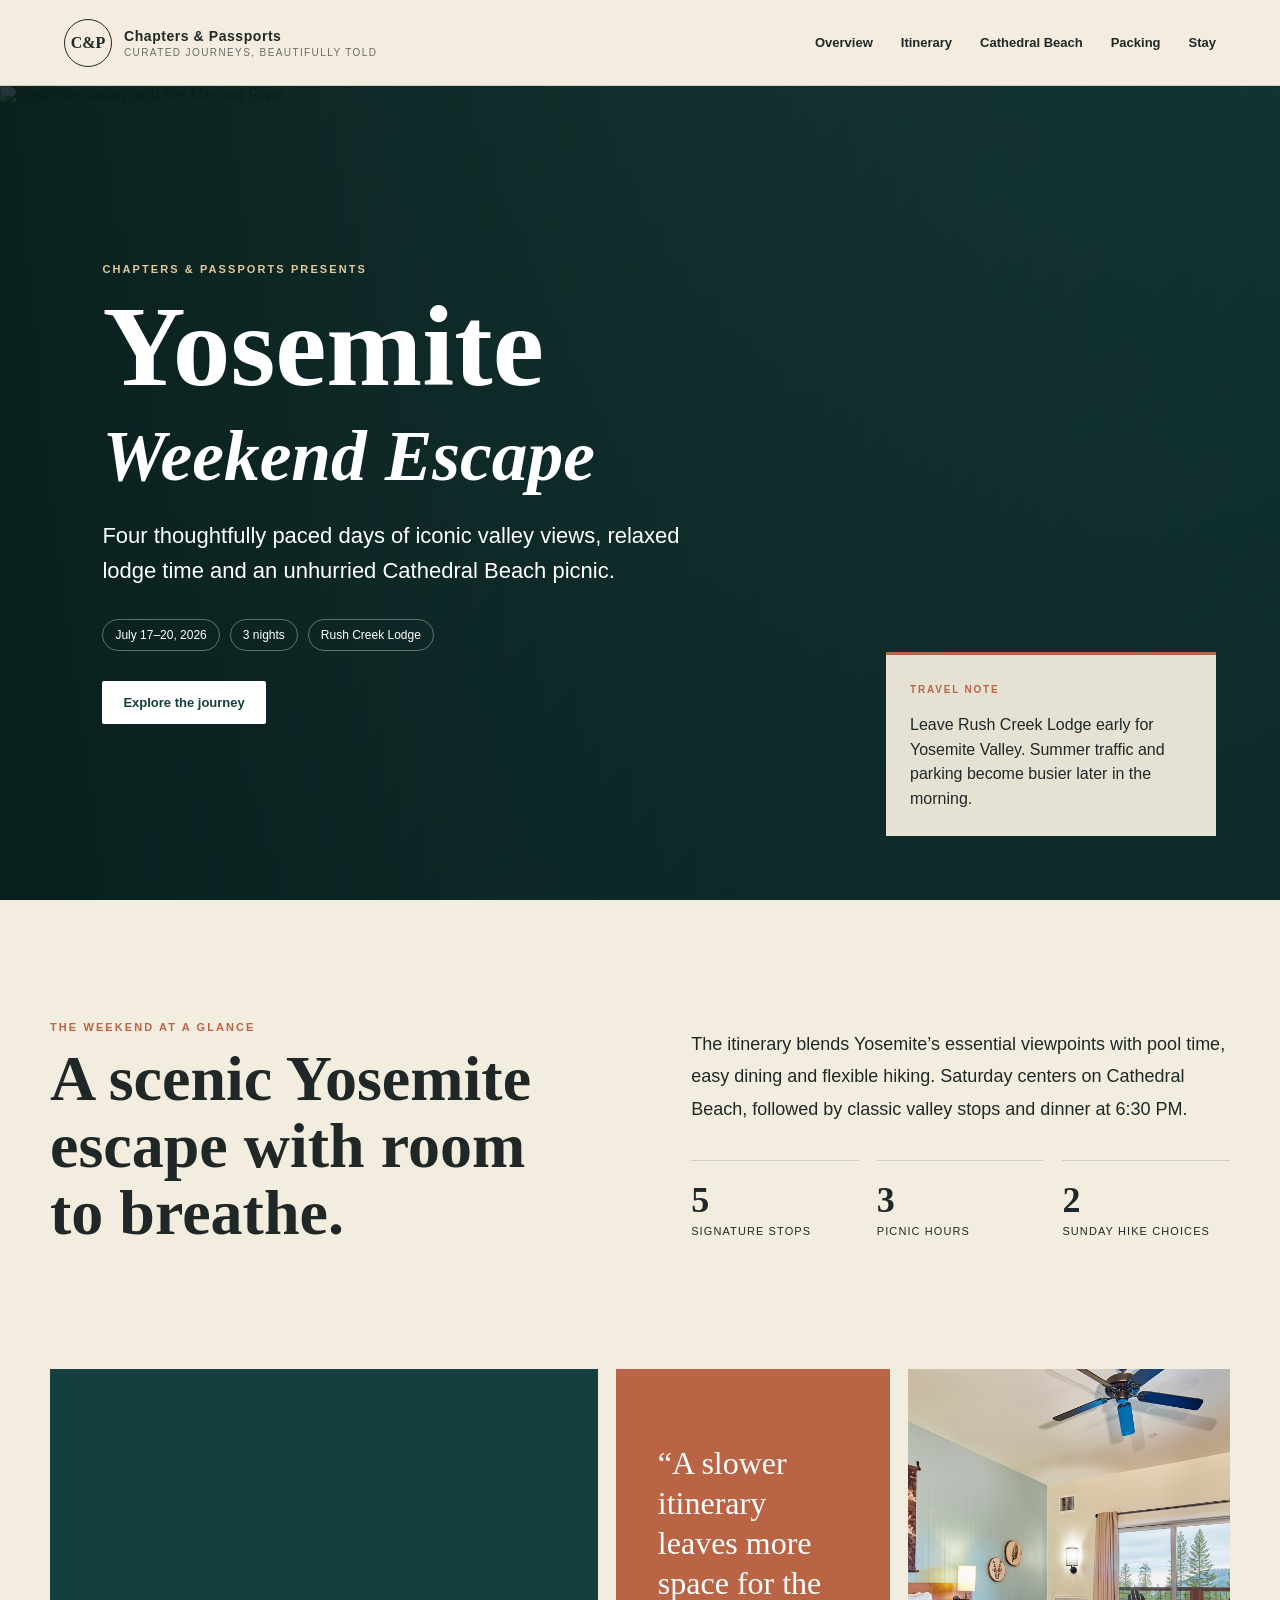
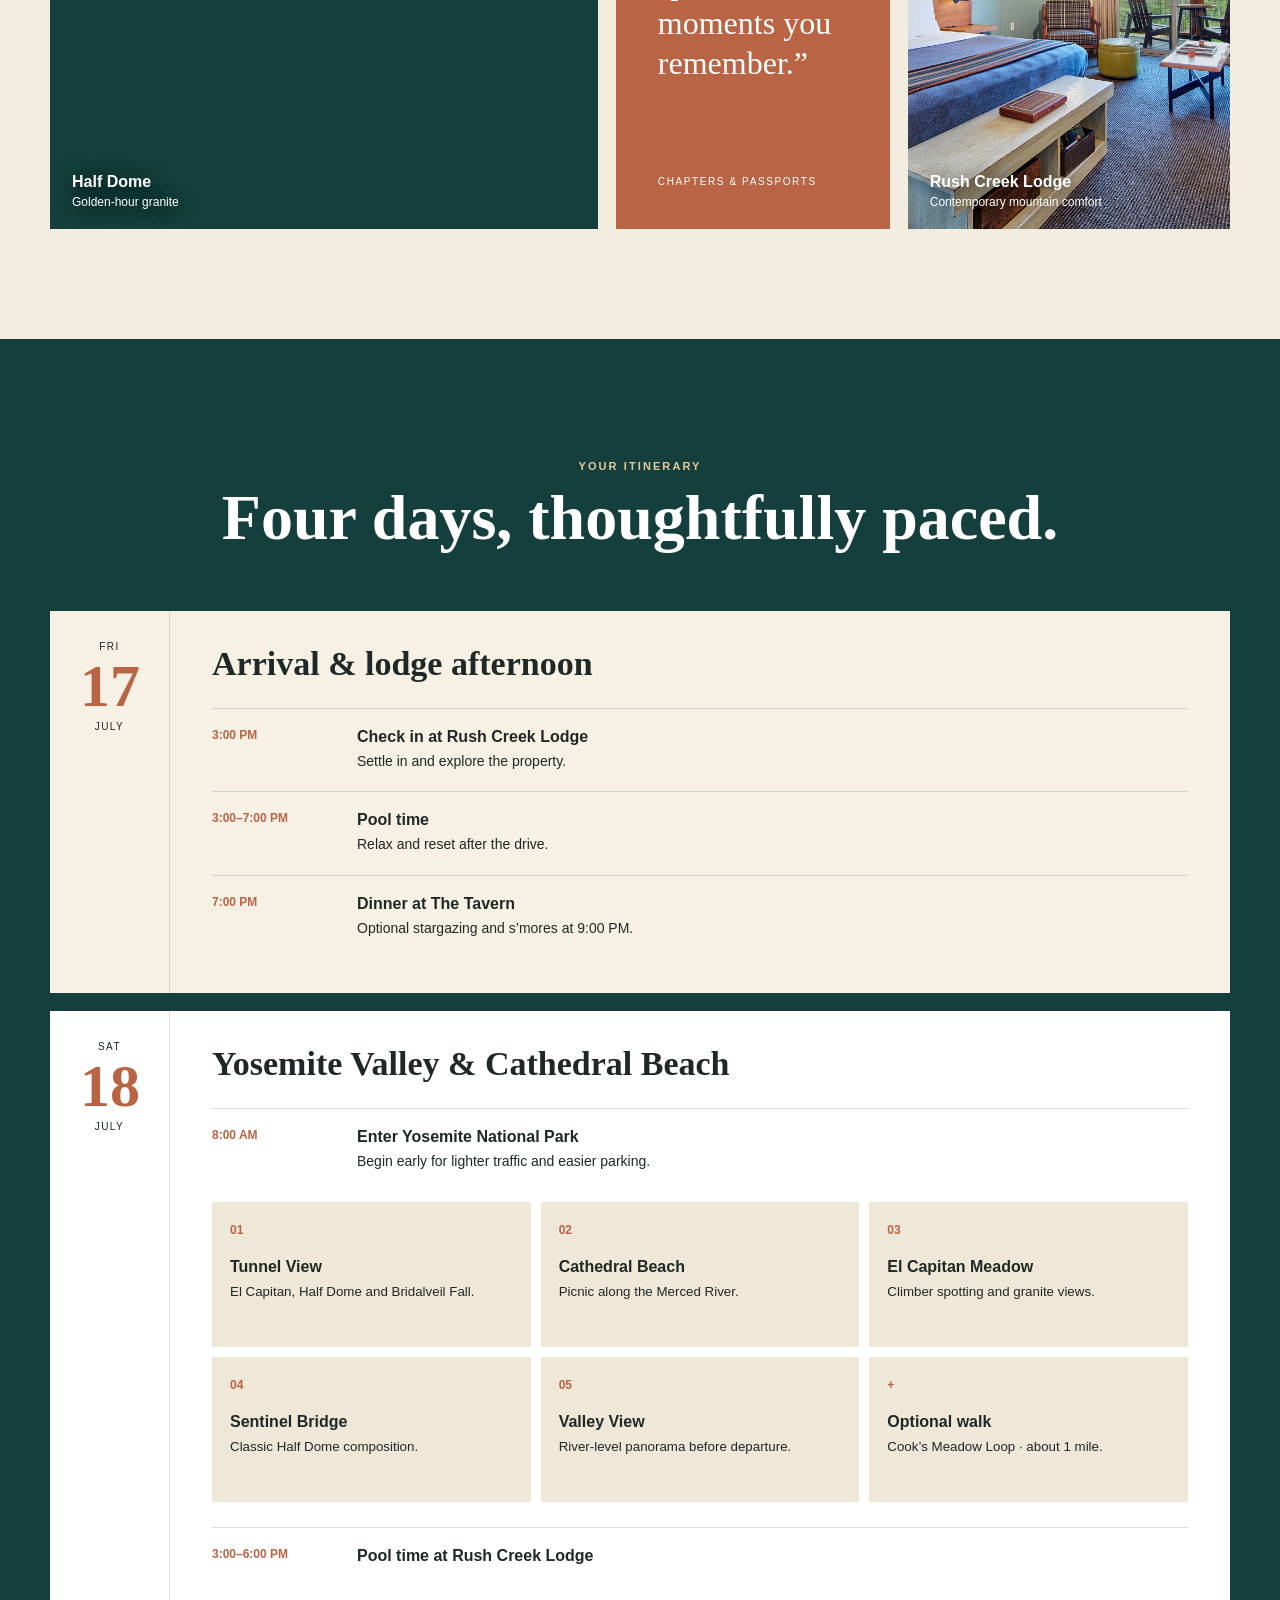
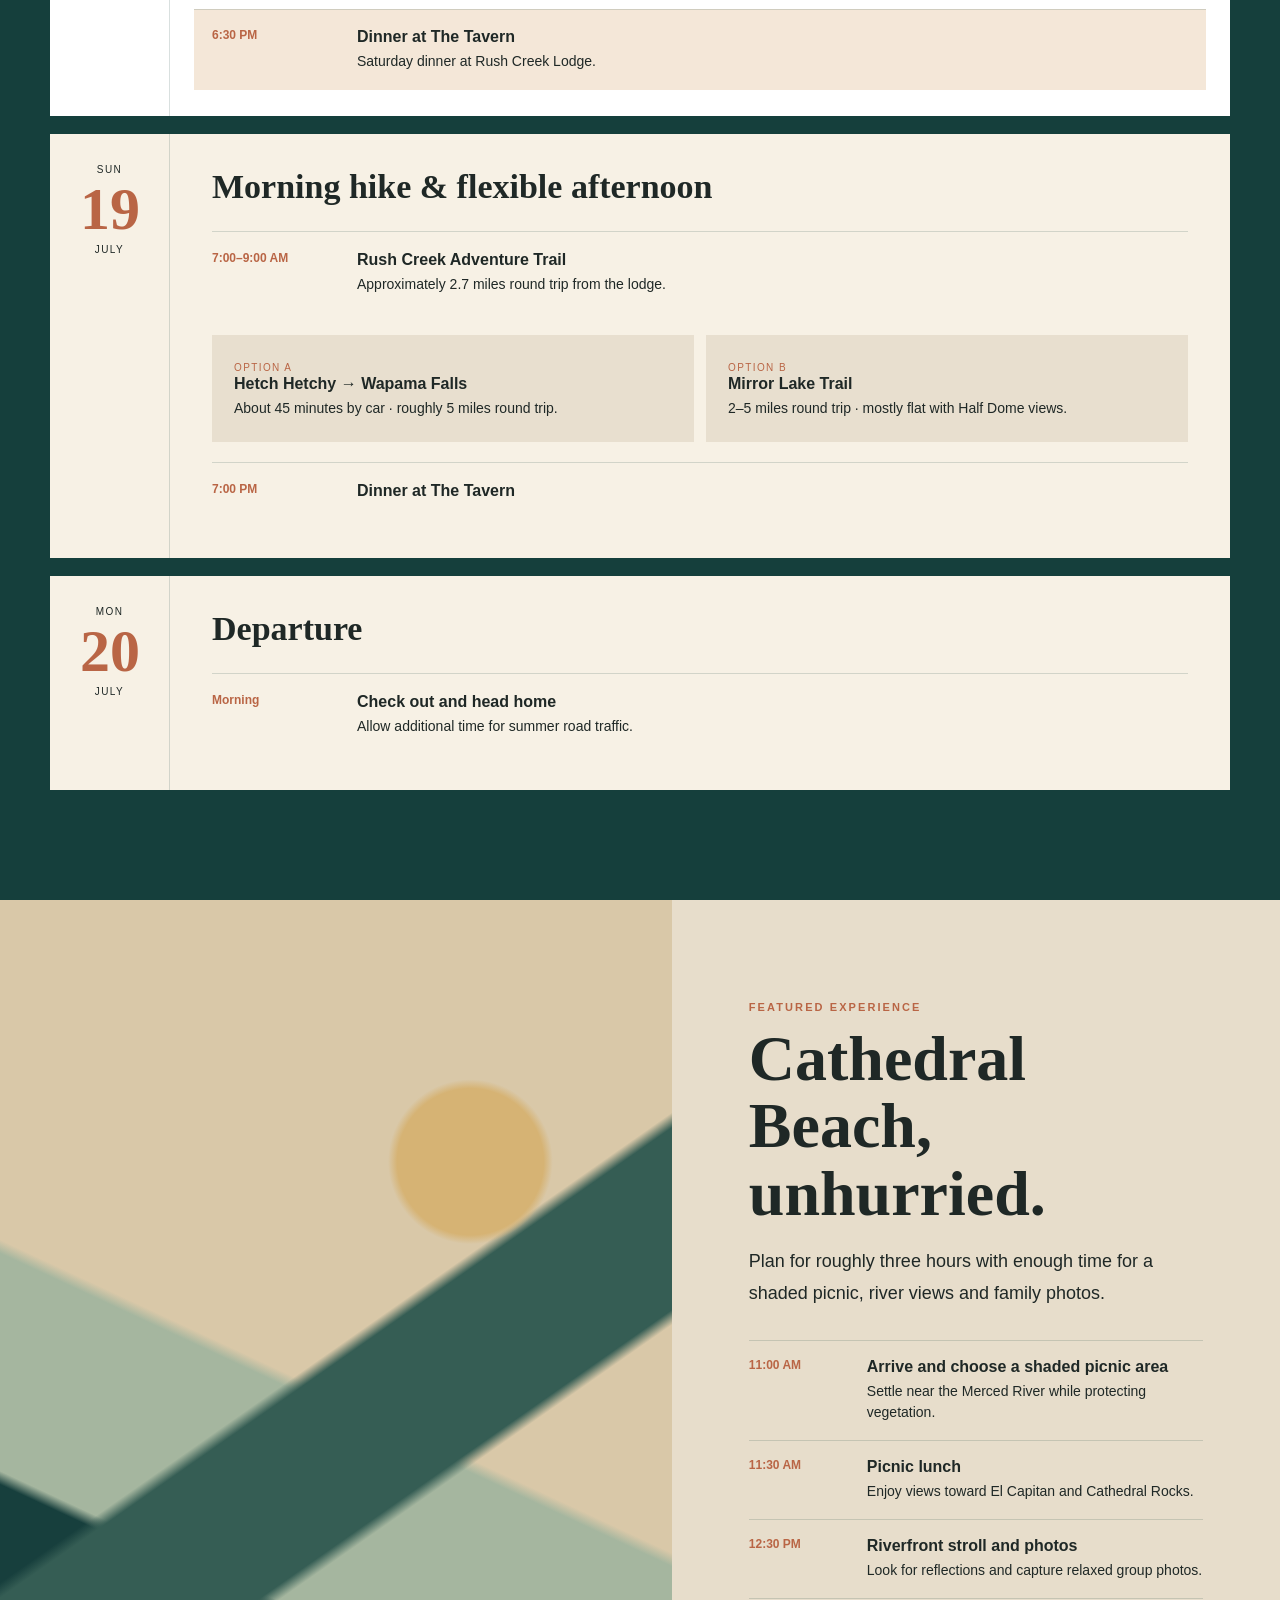
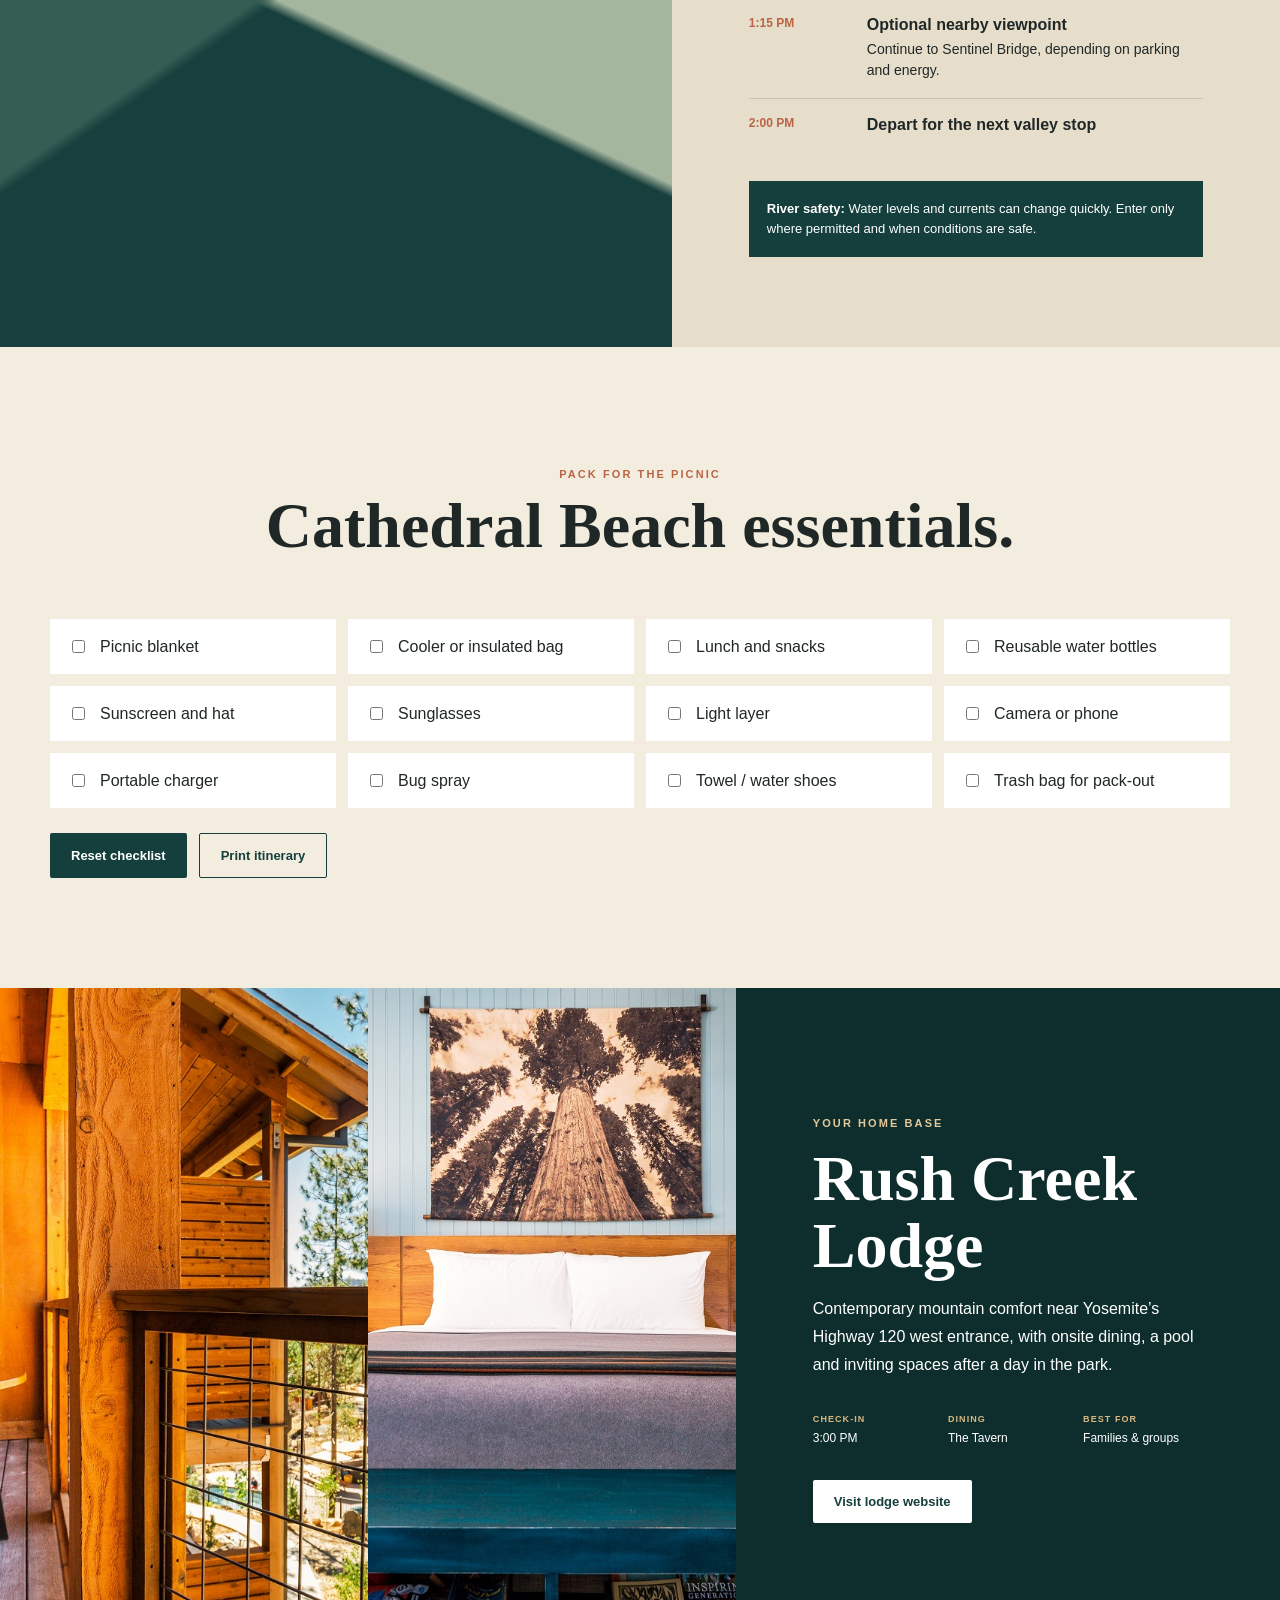
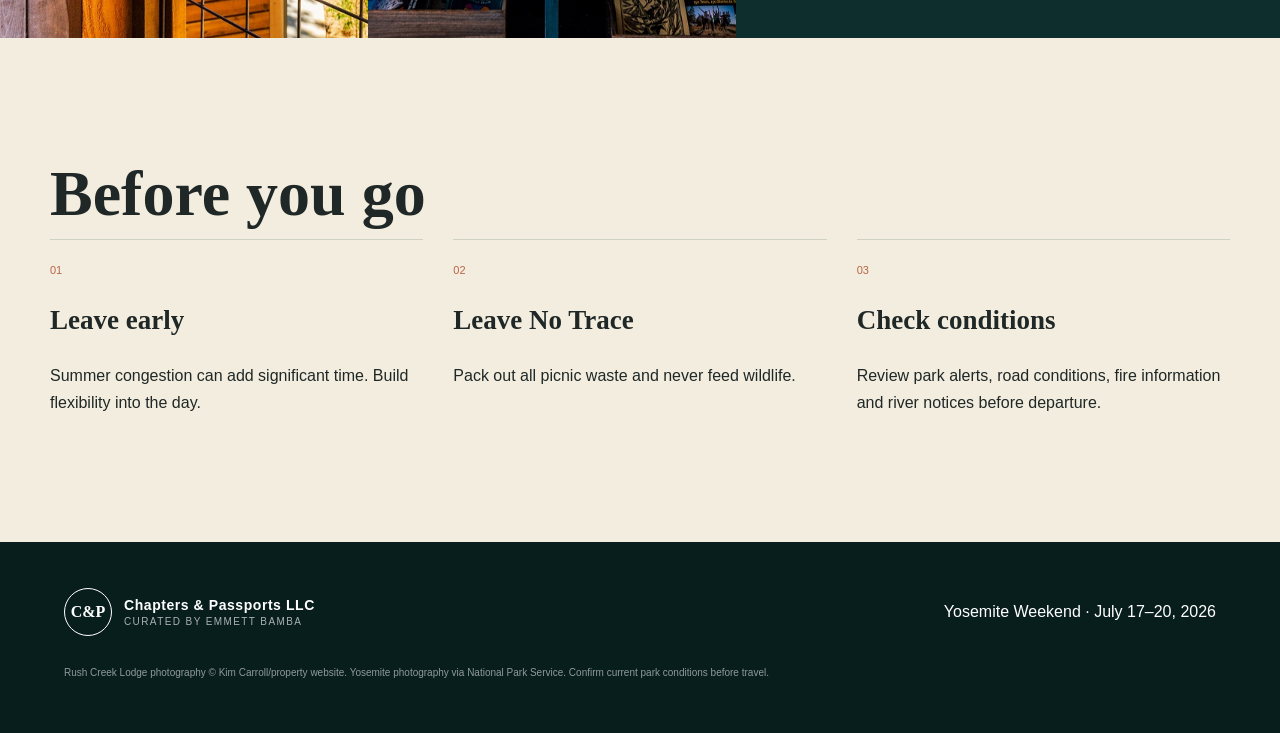
==== commit 441265f9: "Add files via upload" ====
--- a/index.html
+++ b/index.html
@@ -9,88 +9,103 @@
   <link rel="preconnect" href="https://fonts.googleapis.com">
   <link rel="preconnect" href="https://fonts.gstatic.com" crossorigin>
   <link href="https://fonts.googleapis.com/css2?family=DM+Sans:wght@400;500;600;700&family=Playfair+Display:ital,wght@0,600;1,600&display=swap" rel="stylesheet">
-  <link rel="stylesheet" href="assets/css/styles.css">
+  <link rel="stylesheet" href="styles.css">
 </head>
 <body>
-  <a class="skip-link" href="#itinerary">Skip to itinerary</a>
-  <header class="site-header">
-    <a class="brand" href="#top" aria-label="Chapters and Passports home">
-      <span class="brand-mark">C&amp;P</span>
-      <span><strong>Chapters &amp; Passports</strong><small>Curated journeys, beautifully told</small></span>
-    </a>
-    <button class="menu-button" type="button" aria-expanded="false" aria-controls="site-nav">Menu</button>
-    <nav id="site-nav" class="site-nav" aria-label="Primary navigation">
-      <a href="#overview">Overview</a><a href="#itinerary">Itinerary</a><a href="#cathedral">Cathedral Beach</a><a href="#packing">Packing</a><a href="#stay">Stay</a>
-    </nav>
-  </header>
+<a class="skip" href="#itinerary">Skip to itinerary</a>
+<header class="nav-wrap">
+  <a class="brand" href="#top" aria-label="Chapters and Passports home">
+    <span class="stamp">C&amp;P</span>
+    <span><strong>Chapters &amp; Passports</strong><small>Curated journeys, beautifully told</small></span>
+  </a>
+  <button class="menu" aria-expanded="false" aria-controls="nav">Menu</button>
+  <nav id="nav"><a href="#overview">Overview</a><a href="#itinerary">Itinerary</a><a href="#cathedral">Cathedral Beach</a><a href="#packing">Packing</a><a href="#stay">Stay</a></nav>
+</header>
+<main id="top">
+  <section class="hero">
+    <img class="hero-image remote-image" src="https://www.nps.gov/npgallery/GetAsset/20AE2C74-155D-4519-3E14-078485D1CE58" alt="Yosemite Valley and the Merced River" data-fallback="scenic-fallback">
+    <div class="hero-shade"></div>
+    <div class="hero-copy reveal">
+      <p class="kicker">Chapters &amp; Passports presents</p>
+      <h1>Yosemite<br><em>Weekend Escape</em></h1>
+      <p>Four thoughtfully paced days of iconic valley views, relaxed lodge time and an unhurried Cathedral Beach picnic.</p>
+      <div class="chips"><span>July 17–20, 2026</span><span>3 nights</span><span>Rush Creek Lodge</span></div>
+      <a class="btn light" href="#itinerary">Explore the journey</a>
+    </div>
+    <aside class="hero-note reveal"><span>Travel note</span><p>Leave Rush Creek Lodge early for Yosemite Valley. Summer traffic and parking become busier later in the morning.</p></aside>
+  </section>
 
-  <main id="top">
-    <section class="hero">
-      <div class="hero-overlay"></div>
-      <div class="hero-content reveal">
-        <p class="eyebrow">Chapters &amp; Passports presents</p>
-        <h1>Yosemite<br><em>Weekend Escape</em></h1>
-        <p class="hero-copy">Three nights of iconic valley views, relaxed lodge time and an easygoing Cathedral Beach picnic.</p>
-        <div class="hero-meta"><span>July 17–20</span><span>3 nights</span><span>Rush Creek Lodge</span></div>
-        <a class="button button-light" href="#itinerary">Explore the journey</a>
+  <section id="overview" class="shell intro">
+    <div><p class="kicker dark">The weekend at a glance</p><h2>A scenic Yosemite escape with room to breathe.</h2></div>
+    <div><p class="lead">The itinerary blends Yosemite’s essential viewpoints with pool time, easy dining and flexible hiking. Saturday centers on Cathedral Beach, followed by classic valley stops and dinner at 6:30 PM.</p>
+      <div class="stats"><div><b>5</b><span>signature stops</span></div><div><b>3</b><span>picnic hours</span></div><div><b>2</b><span>Sunday hike choices</span></div></div>
+    </div>
+  </section>
+
+  <section class="editorial-grid shell">
+    <figure class="feature-photo scenic-fallback"><img class="remote-image" src="https://www.nps.gov/npgallery/GetAsset/D5D983CC-1DD8-B71B-0B391ED103644554" alt="Half Dome illuminated at sunset" loading="lazy"><figcaption><b>Half Dome</b><span>Golden-hour granite</span></figcaption></figure>
+    <blockquote><p>“A slower itinerary leaves more space for the moments you remember.”</p><cite>Chapters &amp; Passports</cite></blockquote>
+    <figure><img src="rush-room.jpg" alt="Guest room at Rush Creek Lodge" loading="lazy"><figcaption><b>Rush Creek Lodge</b><span>Contemporary mountain comfort</span></figcaption></figure>
+  </section>
+
+  <section id="itinerary" class="itinerary">
+    <div class="shell"><div class="heading"><p class="kicker">Your itinerary</p><h2>Four days, thoughtfully paced.</h2></div>
+      <div class="days">
+        <article class="day reveal"><div class="date"><span>Fri</span><b>17</b><small>July</small></div><div class="day-content"><h3>Arrival &amp; lodge afternoon</h3>
+          <div class="event"><time>3:00 PM</time><div><h4>Check in at Rush Creek Lodge</h4><p>Settle in and explore the property.</p></div></div>
+          <div class="event"><time>3:00–7:00 PM</time><div><h4>Pool time</h4><p>Relax and reset after the drive.</p></div></div>
+          <div class="event"><time>7:00 PM</time><div><h4>Dinner at The Tavern</h4><p>Optional stargazing and s’mores at 9:00 PM.</p></div></div>
+        </div></article>
+
+        <article class="day featured reveal"><div class="date"><span>Sat</span><b>18</b><small>July</small></div><div class="day-content"><h3>Yosemite Valley &amp; Cathedral Beach</h3>
+          <div class="event"><time>8:00 AM</time><div><h4>Enter Yosemite National Park</h4><p>Begin early for lighter traffic and easier parking.</p></div></div>
+          <div class="route">
+            <a href="https://maps.google.com/?q=Tunnel+View+Yosemite" target="_blank" rel="noopener"><b>01</b><span>Tunnel View</span><small>El Capitan, Half Dome and Bridalveil Fall.</small></a>
+            <a href="https://maps.google.com/?q=Cathedral+Beach+Picnic+Area+Yosemite" target="_blank" rel="noopener"><b>02</b><span>Cathedral Beach</span><small>Picnic along the Merced River.</small></a>
+            <a href="https://maps.google.com/?q=El+Capitan+Meadow+Yosemite" target="_blank" rel="noopener"><b>03</b><span>El Capitan Meadow</span><small>Climber spotting and granite views.</small></a>
+            <a href="https://maps.google.com/?q=Sentinel+Bridge+Yosemite" target="_blank" rel="noopener"><b>04</b><span>Sentinel Bridge</span><small>Classic Half Dome composition.</small></a>
+            <a href="https://maps.google.com/?q=Valley+View+Yosemite" target="_blank" rel="noopener"><b>05</b><span>Valley View</span><small>River-level panorama before departure.</small></a>
+            <a href="https://maps.google.com/?q=Cooks+Meadow+Loop+Yosemite" target="_blank" rel="noopener"><b>+</b><span>Optional walk</span><small>Cook’s Meadow Loop · about 1 mile.</small></a>
+          </div>
+          <div class="event"><time>3:00–6:00 PM</time><div><h4>Pool time at Rush Creek Lodge</h4></div></div>
+          <div class="event dinner"><time>6:30 PM</time><div><h4>Dinner at The Tavern</h4><p>Saturday dinner at Rush Creek Lodge.</p></div></div>
+        </div></article>
+
+        <article class="day reveal"><div class="date"><span>Sun</span><b>19</b><small>July</small></div><div class="day-content"><h3>Morning hike &amp; flexible afternoon</h3>
+          <div class="event"><time>7:00–9:00 AM</time><div><h4>Rush Creek Adventure Trail</h4><p>Approximately 2.7 miles round trip from the lodge.</p></div></div>
+          <div class="choices"><div><span>Option A</span><h4>Hetch Hetchy → Wapama Falls</h4><p>About 45 minutes by car · roughly 5 miles round trip.</p></div><div><span>Option B</span><h4>Mirror Lake Trail</h4><p>2–5 miles round trip · mostly flat with Half Dome views.</p></div></div>
+          <div class="event"><time>7:00 PM</time><div><h4>Dinner at The Tavern</h4></div></div>
+        </div></article>
+
+        <article class="day reveal"><div class="date"><span>Mon</span><b>20</b><small>July</small></div><div class="day-content"><h3>Departure</h3><div class="event"><time>Morning</time><div><h4>Check out and head home</h4><p>Allow additional time for summer road traffic.</p></div></div></div></article>
       </div>
-      <aside class="hero-card reveal">
-        <p class="mini-label">Travel note</p>
-        <p>Leave Rush Creek Lodge early for Yosemite Valley. Summer traffic and parking become significantly busier later in the morning.</p>
-        <div class="hero-card-footer"><span>Base</span><strong>Highway 120 West Gate</strong></div>
-      </aside>
-    </section>
+    </div>
+  </section>
 
-    <section id="overview" class="intro section-shell">
-      <div class="intro-title reveal"><p class="eyebrow dark">The weekend at a glance</p><h2>A slower, more scenic way to experience Yosemite.</h2></div>
-      <div class="intro-copy reveal"><p>This itinerary balances Yosemite’s classic viewpoints with time to unwind at Rush Creek Lodge. Saturday is built around a relaxed Cathedral Beach picnic, followed by easy valley stops and an earlier dinner back at the lodge.</p><div class="stats"><div><strong>5</strong><span>signature valley stops</span></div><div><strong>1</strong><span>picnic by the Merced</span></div><div><strong>2</strong><span>Sunday hike choices</span></div></div></div>
-    </section>
+  <section id="cathedral" class="cathedral">
+    <div class="cathedral-photo scenic-fallback"><img class="remote-image" src="https://www.nps.gov/npgallery/GetAsset/F0103896-0B72-4458-8DCC-9393098FCB46" alt="Granite landscape in Yosemite National Park" loading="lazy"></div>
+    <div class="cathedral-copy"><p class="kicker dark">Featured experience</p><h2>Cathedral Beach, unhurried.</h2><p class="lead">Plan for roughly three hours with enough time for a shaded picnic, river views and family photos.</p>
+      <ol class="schedule">
+        <li><time>11:00 AM</time><div><b>Arrive and choose a shaded picnic area</b><p>Settle near the Merced River while protecting vegetation.</p></div></li>
+        <li><time>11:30 AM</time><div><b>Picnic lunch</b><p>Enjoy views toward El Capitan and Cathedral Rocks.</p></div></li>
+        <li><time>12:30 PM</time><div><b>Riverfront stroll and photos</b><p>Look for reflections and capture relaxed group photos.</p></div></li>
+        <li><time>1:15 PM</time><div><b>Optional nearby viewpoint</b><p>Continue to Sentinel Bridge, depending on parking and energy.</p></div></li>
+        <li><time>2:00 PM</time><div><b>Depart for the next valley stop</b></div></li>
+      </ol>
+      <div class="note"><b>River safety:</b> Water levels and currents can change quickly. Enter only where permitted and when conditions are safe.</div>
+    </div>
+  </section>
 
-    <section class="photo-ribbon" aria-label="Rush Creek Lodge gallery">
-      <figure class="wide reveal"><img src="assets/images/rush-room.jpg" alt="Contemporary guest room at Rush Creek Lodge" loading="lazy"><figcaption>Rush Creek Lodge · lodge room</figcaption></figure>
-      <figure class="reveal"><img src="assets/images/rush-balcony.jpg" alt="Private balcony at Rush Creek Lodge overlooking the forest" loading="lazy"><figcaption>Forest-view balcony</figcaption></figure>
-      <figure class="reveal"><img src="assets/images/rush-bed.jpg" alt="King bed guest room at Rush Creek Lodge" loading="lazy"><figcaption>Comfort after a day in the park</figcaption></figure>
-    </section>
+  <section id="packing" class="packing shell"><div class="heading dark-head"><p class="kicker dark">Pack for the picnic</p><h2>Cathedral Beach essentials.</h2></div>
+    <div class="checklist" id="checklist">
+      <label><input type="checkbox"><span>Picnic blanket</span></label><label><input type="checkbox"><span>Cooler or insulated bag</span></label><label><input type="checkbox"><span>Lunch and snacks</span></label><label><input type="checkbox"><span>Reusable water bottles</span></label><label><input type="checkbox"><span>Sunscreen and hat</span></label><label><input type="checkbox"><span>Sunglasses</span></label><label><input type="checkbox"><span>Light layer</span></label><label><input type="checkbox"><span>Camera or phone</span></label><label><input type="checkbox"><span>Portable charger</span></label><label><input type="checkbox"><span>Bug spray</span></label><label><input type="checkbox"><span>Towel / water shoes</span></label><label><input type="checkbox"><span>Trash bag for pack-out</span></label>
+    </div><div class="actions"><button class="btn" id="reset" type="button">Reset checklist</button><button class="btn outline" onclick="window.print()" type="button">Print itinerary</button></div>
+  </section>
 
-    <section id="itinerary" class="itinerary-section">
-      <div class="section-shell">
-        <div class="section-heading reveal"><p class="eyebrow">Your itinerary</p><h2>Four days, thoughtfully paced.</h2></div>
-        <div class="timeline">
-          <article class="day-card reveal"><div class="day-date"><span>Thu</span><strong>17</strong><small>July</small></div><div class="day-body"><h3>Arrival &amp; lodge afternoon</h3><div class="event"><time>3:00 PM</time><div><h4>Check in at Rush Creek Lodge</h4><p>Settle in and get familiar with the property.</p></div></div><div class="event"><time>3:00–7:00 PM</time><div><h4>Pool time</h4><p>An easy first afternoon to relax and reset.</p></div></div><div class="event"><time>7:00 PM</time><div><h4>Dinner at The Tavern</h4><p>Casual onsite dinner, followed by stargazing and/or s’mores at 9:00 PM.</p></div></div></div></article>
+  <section id="stay" class="stay"><div class="stay-gallery"><img src="rush-balcony.jpg" alt="Rush Creek Lodge forest-view balcony"><img src="rush-bed.jpg" alt="Guest room bed at Rush Creek Lodge"></div><div class="stay-copy"><p class="kicker">Your home base</p><h2>Rush Creek Lodge</h2><p>Contemporary mountain comfort near Yosemite’s Highway 120 west entrance, with onsite dining, a pool and inviting spaces after a day in the park.</p><div class="facts"><span><b>Check-in</b>3:00 PM</span><span><b>Dining</b>The Tavern</span><span><b>Best for</b>Families &amp; groups</span></div><a class="btn light" href="https://www.rushcreeklodge.com/" target="_blank" rel="noopener">Visit lodge website</a></div></section>
 
-          <article class="day-card featured reveal"><div class="day-date"><span>Fri</span><strong>18</strong><small>July</small></div><div class="day-body"><h3>Yosemite Valley icons</h3><div class="event"><time>8:00 AM</time><div><h4>Enter Yosemite National Park</h4><p>Begin early to make the most of lighter traffic and easier parking.</p></div></div><div class="stop-grid"><div><b>01</b><span>Tunnel View</span><small>Classic panorama of El Capitan, Half Dome and Bridalveil Fall.</small></div><div><b>02</b><span>Cathedral Beach</span><small>Picnic by the Merced River with dramatic El Capitan views.</small></div><div><b>03</b><span>El Capitan Meadow</span><small>Quick photo stop and possible climber spotting.</small></div><div><b>04</b><span>Sentinel Bridge</span><small>A postcard-perfect Half Dome viewpoint.</small></div><div><b>05</b><span>Valley View</span><small>A final river-level panorama before leaving the valley.</small></div><div><b>+</b><span>Optional walk</span><small>Cook’s Meadow Loop · approximately 1 mile.</small></div></div><div class="event"><time>3:00–7:00 PM</time><div><h4>Pool time at Rush Creek Lodge</h4></div></div><div class="event accent"><time>6:30 PM</time><div><h4>Saturday-style family dinner timing</h4><p>Dinner at The Tavern, Rush Creek Lodge. Please adjust the day label in your final guest communication if Saturday corresponds to a different calendar date.</p></div></div></div></article>
-
-          <article class="day-card reveal"><div class="day-date"><span>Sat</span><strong>19</strong><small>July</small></div><div class="day-body"><h3>Morning hike &amp; flexible afternoon</h3><div class="event"><time>7:00–9:00 AM</time><div><h4>Rush Creek Adventure Trail</h4><p>Approximately 2.7 miles round trip from the lodge.</p></div></div><div class="choice-grid"><div><p class="mini-label">Option A</p><h4>Hetch Hetchy → Wapama Falls</h4><p>About 45 minutes by car · approximately 5 miles round trip.</p></div><div><p class="mini-label">Option B</p><h4>Mirror Lake Trail</h4><p>2–5 miles round trip · mostly flat with classic Half Dome reflections when conditions cooperate.</p></div></div><div class="event"><time>7:00 PM</time><div><h4>Dinner at The Tavern</h4></div></div></div></article>
-
-          <article class="day-card reveal"><div class="day-date"><span>Sun</span><strong>20</strong><small>July</small></div><div class="day-body"><h3>Departure</h3><div class="event"><time>Morning</time><div><h4>Check out and head home</h4><p>Allow extra time for weekend road traffic.</p></div></div></div></article>
-        </div>
-      </div>
-    </section>
-
-    <section id="cathedral" class="cathedral-section">
-      <div class="section-shell split-layout">
-        <div class="cathedral-art reveal" role="img" aria-label="Stylized Yosemite river landscape"><div class="sun"></div><div class="mountain one"></div><div class="mountain two"></div><div class="trees"></div><div class="river"></div><span>Cathedral Beach<br><small>Merced River · Yosemite Valley</small></span></div>
-        <div class="reveal"><p class="eyebrow dark">Featured experience</p><h2>Cathedral Beach, unhurried.</h2><p class="lead">Plan for roughly three hours, with enough time for a shaded picnic, river views and family photos without rushing.</p><ol class="schedule"><li><time>11:00 AM</time><div><strong>Arrive &amp; choose a shaded picnic area</strong><p>Settle near the river while keeping a respectful distance from sensitive vegetation.</p></div></li><li><time>11:30 AM</time><div><strong>Picnic lunch</strong><p>Enjoy views toward El Capitan and Cathedral Rocks.</p></div></li><li><time>12:30 PM</time><div><strong>Riverfront stroll &amp; photos</strong><p>Walk the shoreline, look for reflections and take relaxed group photos.</p></div></li><li><time>1:15 PM</time><div><strong>Optional nearby viewpoint</strong><p>Continue to Sentinel Bridge or another nearby valley stop, depending on parking and energy levels.</p></div></li><li><time>2:00 PM</time><div><strong>Depart for the next valley stop</strong></div></li></ol><div class="safety-note"><strong>River safety:</strong> conditions can change quickly. Enter the water only where permitted and only when currents and water levels are safe.</div></div>
-      </div>
-    </section>
-
-    <section id="packing" class="packing-section section-shell">
-      <div class="section-heading reveal"><p class="eyebrow dark">Pack for the picnic</p><h2>Cathedral Beach essentials.</h2></div>
-      <div class="checklist reveal" id="checklist">
-        <label><input type="checkbox"><span>Picnic blanket</span></label><label><input type="checkbox"><span>Cooler or insulated bag</span></label><label><input type="checkbox"><span>Lunch and snacks</span></label><label><input type="checkbox"><span>Reusable water bottles</span></label><label><input type="checkbox"><span>Sunscreen and hat</span></label><label><input type="checkbox"><span>Sunglasses</span></label><label><input type="checkbox"><span>Light layer</span></label><label><input type="checkbox"><span>Camera or phone</span></label><label><input type="checkbox"><span>Portable charger</span></label><label><input type="checkbox"><span>Bug spray</span></label><label><input type="checkbox"><span>Towel / water shoes</span></label><label><input type="checkbox"><span>Trash bag for pack-out</span></label>
-      </div>
-      <div class="packing-actions"><button class="button" type="button" id="reset-checklist">Reset checklist</button><button class="button button-outline" type="button" onclick="window.print()">Print itinerary</button></div>
-    </section>
-
-    <section id="stay" class="stay-section">
-      <div class="stay-image"><img src="assets/images/rush-balcony.jpg" alt="Rush Creek Lodge balcony surrounded by trees" loading="lazy"></div>
-      <div class="stay-copy reveal"><p class="eyebrow">Your home base</p><h2>Rush Creek Lodge</h2><p>Contemporary mountain comfort just outside Yosemite’s Highway 120 west entrance, with onsite dining, a pool and relaxed spaces for reconnecting after a full park day.</p><div class="stay-facts"><span><b>Check-in</b> 3:00 PM</span><span><b>Dining</b> The Tavern</span><span><b>Best for</b> Families &amp; groups</span></div><a class="button button-light" href="https://www.rushcreeklodge.com/" target="_blank" rel="noopener">Visit lodge website</a></div>
-    </section>
-
-    <section class="notes section-shell reveal"><h2>Before you go</h2><div class="notes-grid"><div><span>01</span><h3>Leave early</h3><p>Summer congestion can add significant time. Build in flexibility for parking and road delays.</p></div><div><span>02</span><h3>Leave No Trace</h3><p>Pack out all picnic waste and do not feed wildlife.</p></div><div><span>03</span><h3>Check conditions</h3><p>Review current park alerts, road conditions, fire information and river safety notices before departure.</p></div></div></section>
-  </main>
-
-  <footer><div class="brand footer-brand"><span class="brand-mark">C&amp;P</span><span><strong>Chapters &amp; Passports LLC</strong><small>Curated by Emmett Bamba</small></span></div><p>Yosemite Weekend · July 17–20</p><p class="credit">Rush Creek Lodge photography used from the property’s official website. Yosemite information should be reconfirmed before travel.</p></footer>
-  <script src="assets/js/main.js"></script>
-</body>
-</html>
+  <section class="shell before"><h2>Before you go</h2><div><article><span>01</span><h3>Leave early</h3><p>Summer congestion can add significant time. Build flexibility into the day.</p></article><article><span>02</span><h3>Leave No Trace</h3><p>Pack out all picnic waste and never feed wildlife.</p></article><article><span>03</span><h3>Check conditions</h3><p>Review park alerts, road conditions, fire information and river notices before departure.</p></article></div></section>
+</main>
+<footer><div class="brand"><span class="stamp">C&amp;P</span><span><strong>Chapters &amp; Passports LLC</strong><small>Curated by Emmett Bamba</small></span></div><p>Yosemite Weekend · July 17–20, 2026</p><p class="credits">Rush Creek Lodge photography © Kim Carroll/property website. Yosemite photography via National Park Service. Confirm current park conditions before travel.</p></footer>
+<script src="main.js"></script>
+</body></html>
--- a/styles.css
+++ b/styles.css
@@ -0,0 +1 @@
+:root{--forest:#153f3c;--forest2:#0d2e2d;--cream:#f3eddf;--sand:#d9c8a8;--rust:#b96545;--ink:#1f2826;--white:#fff;--line:rgba(21,63,60,.16)}*{box-sizing:border-box}html{scroll-behavior:smooth}body{margin:0;background:var(--cream);color:var(--ink);font-family:'DM Sans',sans-serif}.skip{position:absolute;left:-9999px}.skip:focus{left:1rem;top:1rem;z-index:99;background:white;padding:1rem}.nav-wrap{height:86px;padding:0 clamp(18px,5vw,72px);display:flex;align-items:center;justify-content:space-between;background:rgba(243,237,223,.95);position:sticky;top:0;z-index:20;border-bottom:1px solid var(--line);backdrop-filter:blur(12px)}.brand{display:flex;align-items:center;gap:12px;text-decoration:none;color:inherit}.brand strong{display:block;font-size:14px;letter-spacing:.04em}.brand small{display:block;font-size:10px;letter-spacing:.14em;text-transform:uppercase;opacity:.65;margin-top:3px}.stamp{display:grid;place-items:center;width:48px;height:48px;border:1px solid;border-radius:50%;font-family:'Playfair Display';font-weight:600}.nav-wrap nav{display:flex;gap:28px}.nav-wrap nav a{color:inherit;text-decoration:none;font-size:13px;font-weight:600}.menu{display:none;background:none;border:1px solid var(--line);padding:.6rem .8rem}.hero{min-height:calc(100vh - 86px);position:relative;overflow:hidden;background:linear-gradient(135deg,#254e49,#0d2e2d)}.hero-image{position:absolute;inset:0;width:100%;height:100%;object-fit:cover}.hero-shade{position:absolute;inset:0;background:linear-gradient(90deg,rgba(5,25,24,.86) 0%,rgba(5,25,24,.48) 52%,rgba(5,25,24,.2) 100%)}.hero-copy{position:relative;z-index:2;color:white;padding:clamp(90px,13vw,180px) clamp(24px,8vw,120px);max-width:830px}.kicker{text-transform:uppercase;letter-spacing:.19em;font-size:11px;font-weight:700;color:#e4c99a}.kicker.dark{color:var(--rust)}h1,h2{font-family:'Playfair Display',serif}h1{font-size:clamp(62px,9vw,126px);line-height:.82;margin:24px 0 30px;font-weight:600}h1 em{font-size:.62em}.hero-copy>p:not(.kicker){max-width:600px;font-size:clamp(17px,2vw,22px);line-height:1.6}.chips{display:flex;gap:10px;flex-wrap:wrap;margin:30px 0}.chips span{border:1px solid rgba(255,255,255,.35);padding:8px 12px;border-radius:999px;font-size:12px}.btn{display:inline-flex;align-items:center;justify-content:center;border:0;background:var(--forest);color:white;text-decoration:none;padding:14px 21px;border-radius:2px;font-weight:700;font-size:13px;cursor:pointer}.btn.light{background:white;color:var(--forest)}.btn.outline{background:transparent;color:var(--forest);border:1px solid var(--forest)}.hero-note{position:absolute;z-index:3;right:5vw;bottom:5vw;width:min(330px,35vw);background:rgba(243,237,223,.94);padding:24px;border-top:3px solid var(--rust)}.hero-note span{font-size:10px;text-transform:uppercase;letter-spacing:.18em;font-weight:700;color:var(--rust)}.hero-note p{line-height:1.55;margin-bottom:0}.shell{width:min(1180px,calc(100% - 40px));margin:auto}.intro{display:grid;grid-template-columns:1fr 1fr;gap:8vw;padding:110px 0}.intro h2,.heading h2,.cathedral h2,.packing h2,.stay h2,.before h2{font-size:clamp(40px,5vw,68px);line-height:1.05;margin:12px 0}.lead{font-size:18px;line-height:1.8}.stats{display:grid;grid-template-columns:repeat(3,1fr);gap:18px;margin-top:35px}.stats div{border-top:1px solid var(--line);padding-top:18px}.stats b{display:block;font-family:'Playfair Display';font-size:36px}.stats span{font-size:11px;text-transform:uppercase;letter-spacing:.1em}.editorial-grid{display:grid;grid-template-columns:1.7fr .85fr 1fr;gap:18px;padding-bottom:110px}.editorial-grid figure{margin:0;position:relative;min-height:460px;background:var(--forest);overflow:hidden}.editorial-grid img{width:100%;height:100%;object-fit:cover;position:absolute}.editorial-grid figcaption{position:absolute;left:22px;right:22px;bottom:20px;color:white;text-shadow:0 2px 18px #000}.editorial-grid figcaption b,.editorial-grid figcaption span{display:block}.editorial-grid figcaption span{font-size:12px;margin-top:4px}.editorial-grid blockquote{margin:0;background:var(--rust);color:white;padding:42px;display:flex;flex-direction:column;justify-content:space-between}.editorial-grid blockquote p{font-family:'Playfair Display';font-size:32px;line-height:1.25}.editorial-grid cite{font-style:normal;text-transform:uppercase;font-size:10px;letter-spacing:.16em}.scenic-fallback{background:radial-gradient(circle at 70% 25%,#d6b374 0 8%,transparent 9%),linear-gradient(145deg,transparent 45%,#355d54 46% 58%,transparent 59%),linear-gradient(25deg,#173f3d 0 34%,#a5b69f 35% 51%,#d9c8a8 52% 100%)}.itinerary{background:var(--forest);color:white;padding:110px 0}.heading{text-align:center;margin-bottom:60px}.heading h2{color:white}.days{display:grid;gap:18px}.day{display:grid;grid-template-columns:120px 1fr;background:#f7f1e5;color:var(--ink)}.day.featured{background:white}.date{padding:30px;border-right:1px solid var(--line);text-align:center}.date span,.date small{display:block;text-transform:uppercase;letter-spacing:.14em;font-size:10px}.date b{display:block;font-family:'Playfair Display';font-size:60px;color:var(--rust)}.day-content{padding:34px 42px}.day-content h3{font-family:'Playfair Display';font-size:34px;margin:0 0 25px}.event{display:grid;grid-template-columns:125px 1fr;gap:20px;padding:19px 0;border-top:1px solid var(--line)}.event time{font-size:12px;font-weight:700;color:var(--rust)}.event h4,.choices h4{margin:0 0 5px}.event p,.choices p{margin:0;line-height:1.55;font-size:14px}.event.dinner{background:#f4e7d8;margin:20px -18px -8px;padding:18px}.route{display:grid;grid-template-columns:repeat(3,1fr);gap:10px;margin:10px 0 25px}.route a{text-decoration:none;color:inherit;background:#efe7d8;padding:18px;min-height:145px;transition:.2s}.route a:hover{transform:translateY(-3px);background:#e8dcc8}.route b{color:var(--rust);font-size:12px}.route span,.route small{display:block}.route span{font-weight:700;margin:20px 0 6px}.route small{line-height:1.45}.choices{display:grid;grid-template-columns:1fr 1fr;gap:12px;margin:20px 0}.choices>div{background:#e8dfcf;padding:22px}.choices span{text-transform:uppercase;letter-spacing:.14em;font-size:10px;color:var(--rust)}.cathedral{display:grid;grid-template-columns:1.05fr .95fr;min-height:820px;background:#e7ddcb}.cathedral-photo{position:relative;min-height:600px;overflow:hidden}.cathedral-photo img{width:100%;height:100%;object-fit:cover;position:absolute}.cathedral-copy{padding:90px clamp(30px,6vw,90px)}.schedule{list-style:none;padding:0;margin:30px 0}.schedule li{display:grid;grid-template-columns:100px 1fr;gap:18px;padding:17px 0;border-top:1px solid var(--line)}.schedule time{font-size:12px;font-weight:700;color:var(--rust)}.schedule p{margin:5px 0 0;font-size:14px;line-height:1.5}.note{background:var(--forest);color:white;padding:18px;font-size:13px;line-height:1.55}.packing{padding:110px 0}.dark-head h2{color:var(--ink)}.checklist{display:grid;grid-template-columns:repeat(4,1fr);gap:12px}.checklist label{background:white;padding:17px;display:flex;gap:12px;align-items:center;border:1px solid transparent}.checklist label:has(input:checked){border-color:var(--rust);background:#f4e7d8}.checklist input{accent-color:var(--rust)}.actions{display:flex;gap:12px;margin-top:25px}.stay{display:grid;grid-template-columns:1.15fr .85fr;background:var(--forest2);color:white}.stay-gallery{display:grid;grid-template-columns:1fr 1fr;min-height:650px}.stay-gallery img{width:100%;height:100%;object-fit:cover}.stay-copy{padding:90px clamp(30px,6vw,90px);align-self:center}.stay-copy p{line-height:1.75}.facts{display:grid;grid-template-columns:repeat(3,1fr);gap:15px;margin:35px 0}.facts span{font-size:12px}.facts b{display:block;text-transform:uppercase;letter-spacing:.12em;font-size:9px;color:#d8b782;margin-bottom:7px}.before{padding:110px 0}.before>div{display:grid;grid-template-columns:repeat(3,1fr);gap:30px}.before article{border-top:1px solid var(--line);padding-top:20px}.before article span{color:var(--rust);font-size:11px}.before h3{font-family:'Playfair Display';font-size:27px}.before p{line-height:1.65}footer{background:#081e1d;color:white;padding:45px clamp(20px,5vw,70px);display:grid;grid-template-columns:1fr auto;gap:20px;align-items:center}footer .credits{grid-column:1/-1;font-size:10px;opacity:.55}.reveal{opacity:0;transform:translateY(18px);transition:.75s}.reveal.visible{opacity:1;transform:none}@media(max-width:850px){.nav-wrap nav{display:none;position:absolute;top:86px;left:0;right:0;background:var(--cream);padding:24px;flex-direction:column}.nav-wrap nav.open{display:flex}.menu{display:block}.hero-note{display:none}.intro,.cathedral,.stay{grid-template-columns:1fr}.editorial-grid{grid-template-columns:1fr}.editorial-grid figure{min-height:360px}.day{grid-template-columns:82px 1fr}.date{padding:24px 12px}.date b{font-size:46px}.day-content{padding:28px 22px}.route{grid-template-columns:1fr 1fr}.checklist{grid-template-columns:1fr 1fr}.stay-gallery{min-height:430px}.before>div{grid-template-columns:1fr}footer{grid-template-columns:1fr}.stats{grid-template-columns:1fr 1fr 1fr}}@media(max-width:560px){.brand small{display:none}.hero-copy{padding-top:90px}.hero-copy h1{font-size:58px}.intro{grid-template-columns:1fr;padding:75px 0}.route,.choices,.checklist,.stay-gallery{grid-template-columns:1fr}.day{grid-template-columns:1fr}.date{display:flex;gap:10px;align-items:baseline;justify-content:flex-start;border-right:0;border-bottom:1px solid var(--line)}.date b{font-size:38px}.event{grid-template-columns:1fr}.schedule li{grid-template-columns:1fr}.cathedral-copy,.stay-copy{padding:65px 24px}.facts{grid-template-columns:1fr}.editorial-grid{padding-bottom:70px}}@media print{.nav-wrap,.hero-note,.actions{display:none}.hero{min-height:500px}.reveal{opacity:1;transform:none}.itinerary{background:white;color:black}.heading h2{color:black}.day{break-inside:avoid}.cathedral,.stay{display:block}.stay-gallery{display:none}}
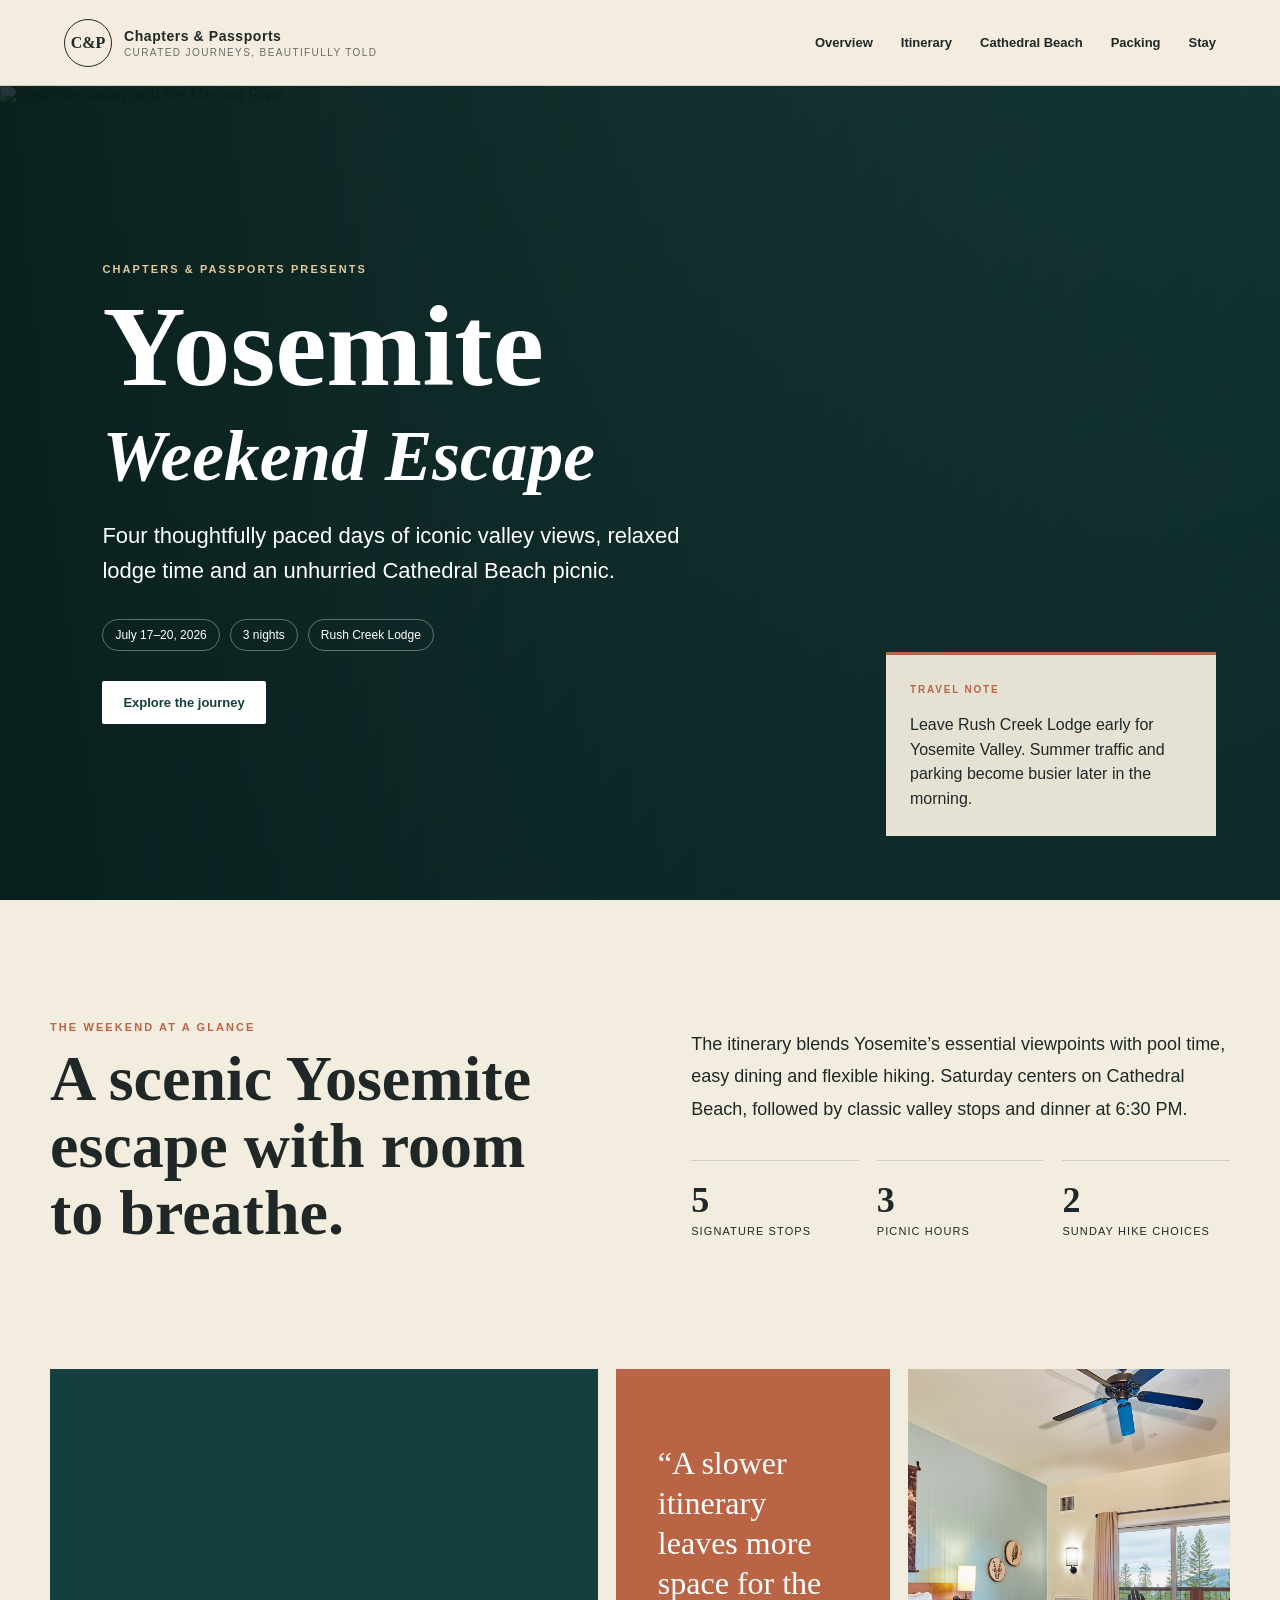
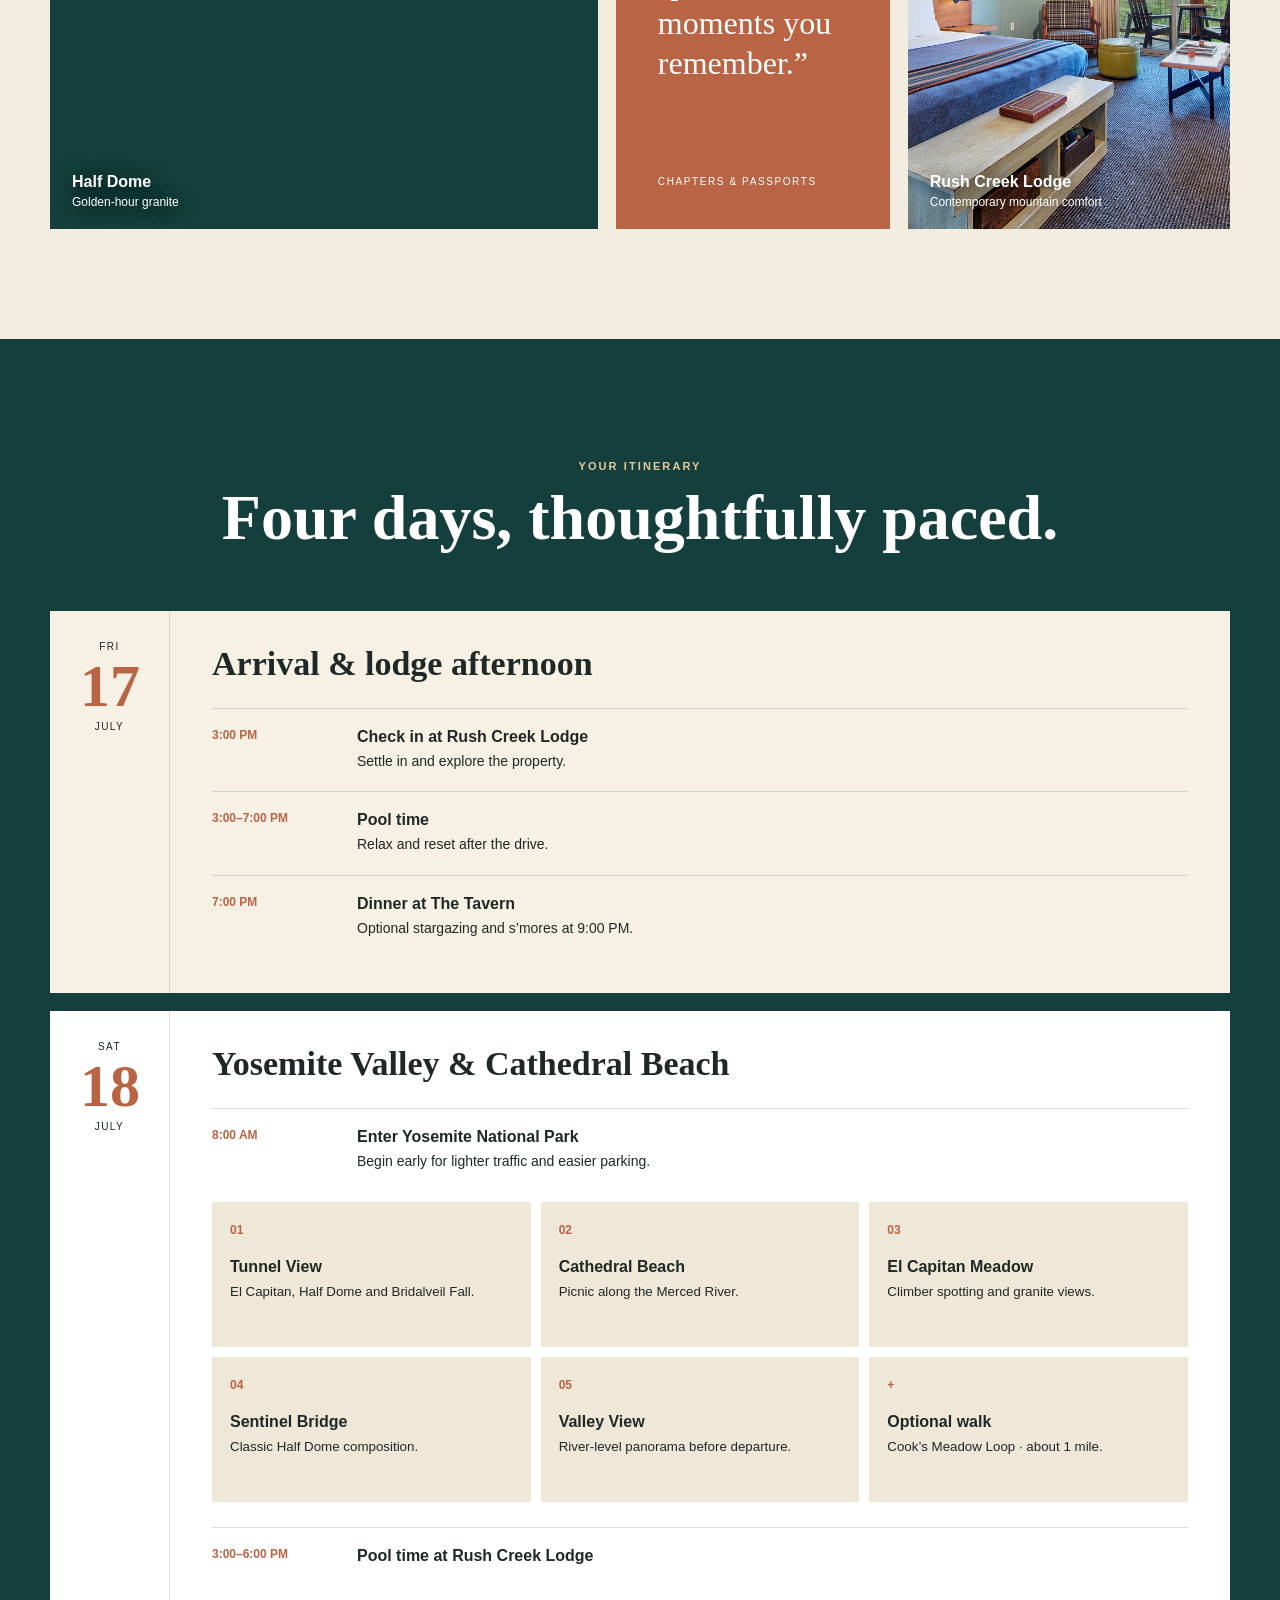
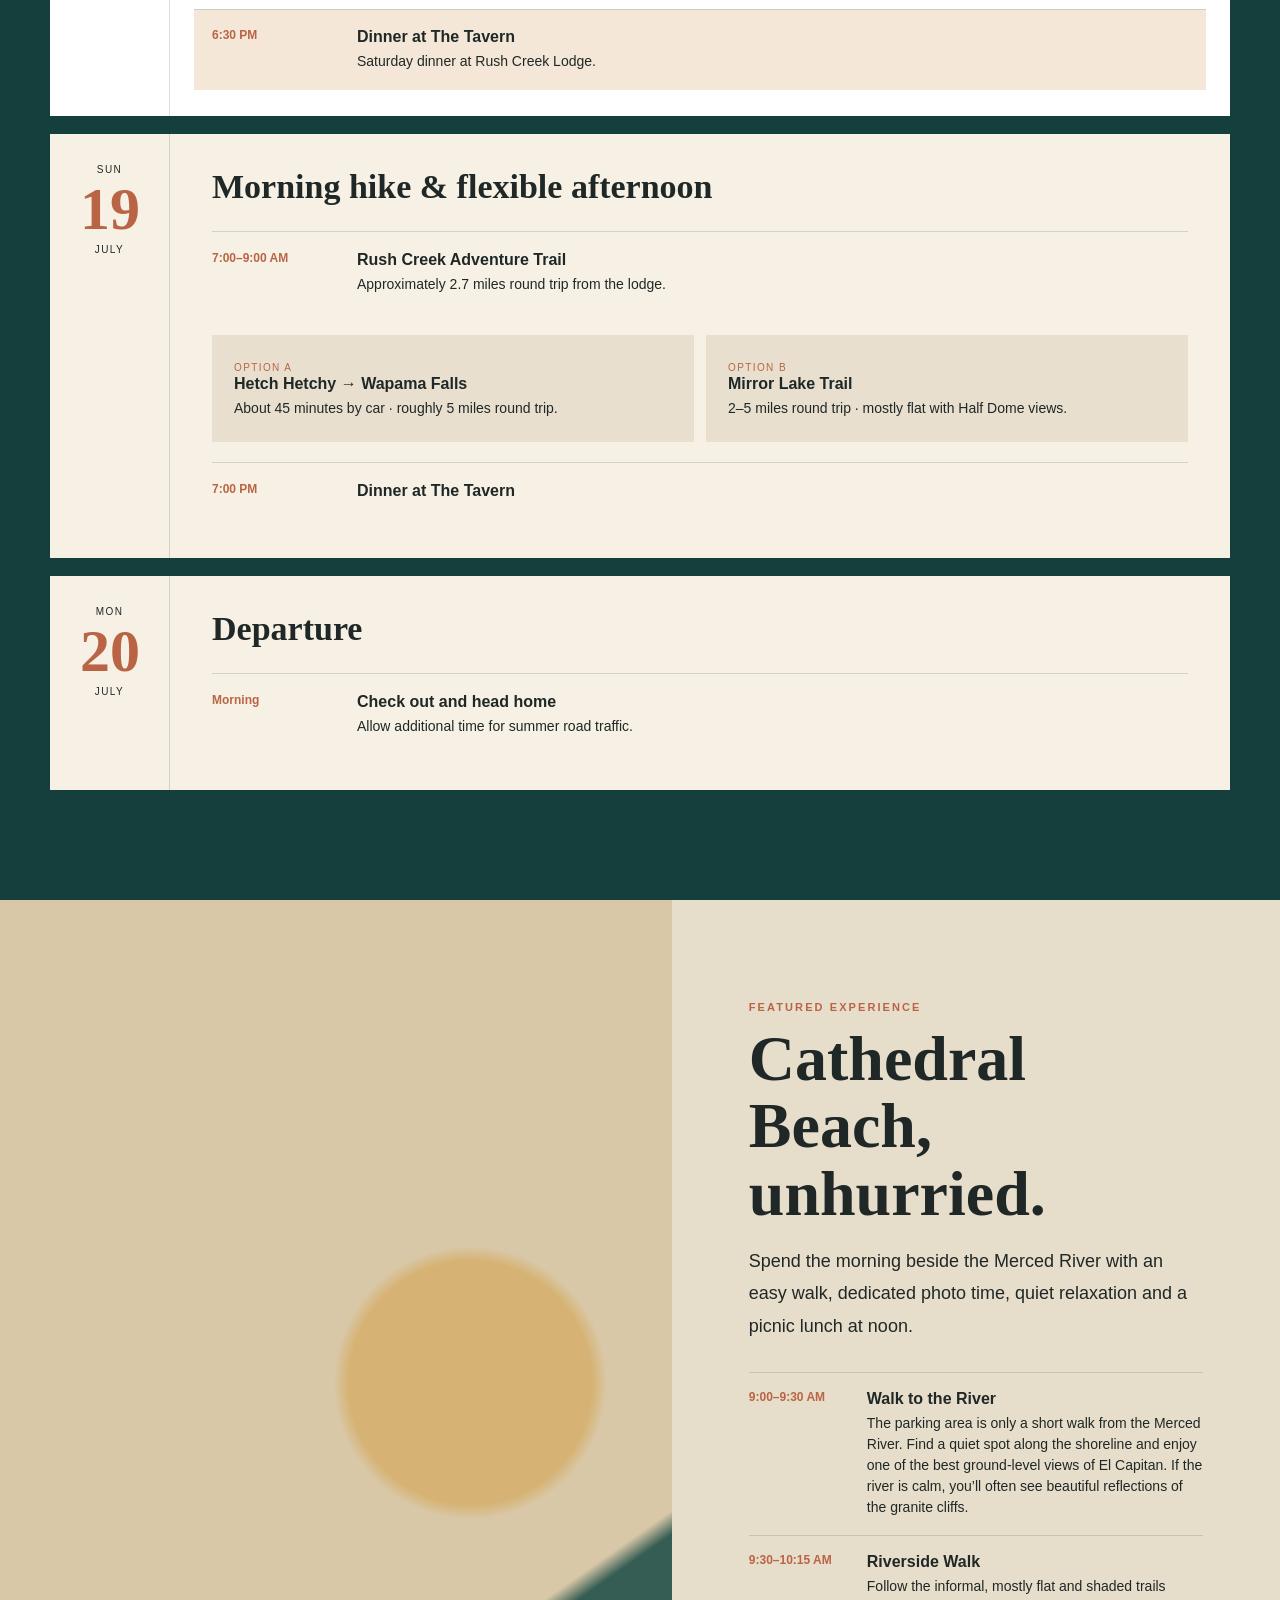
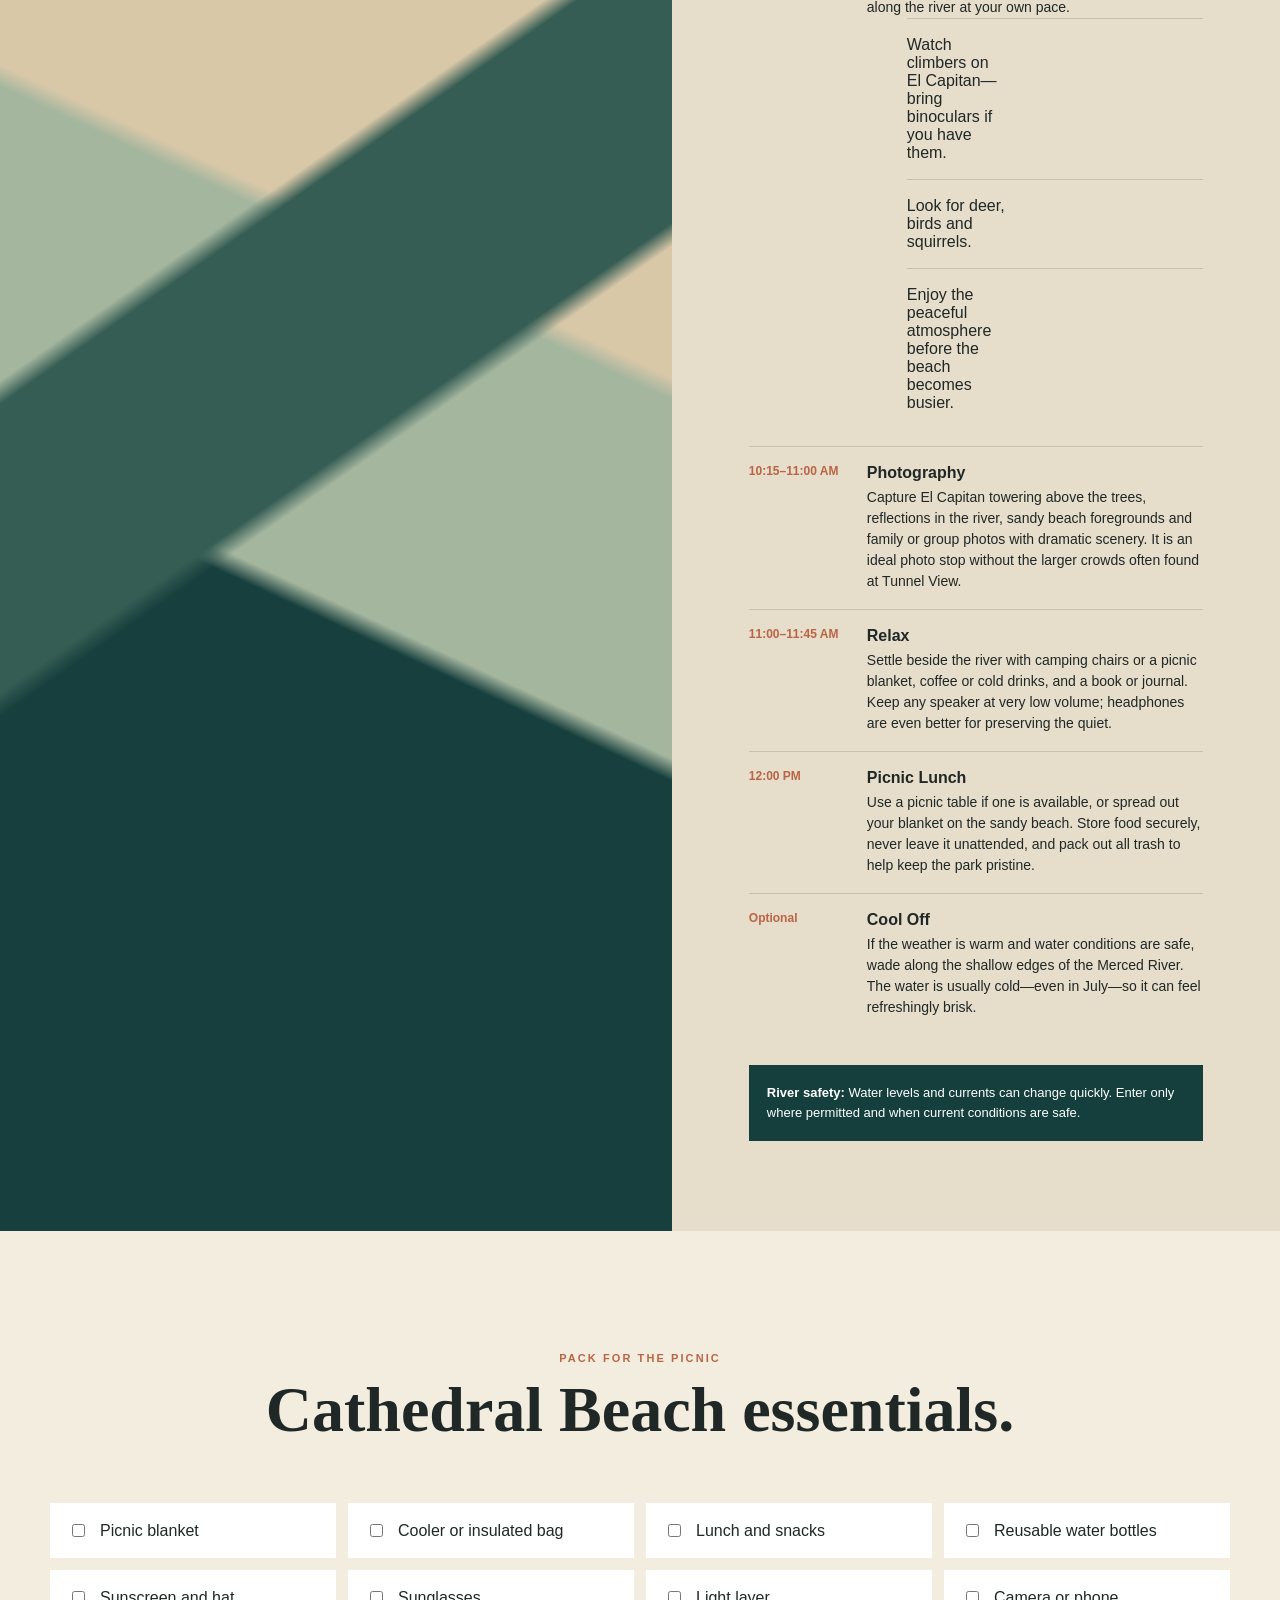
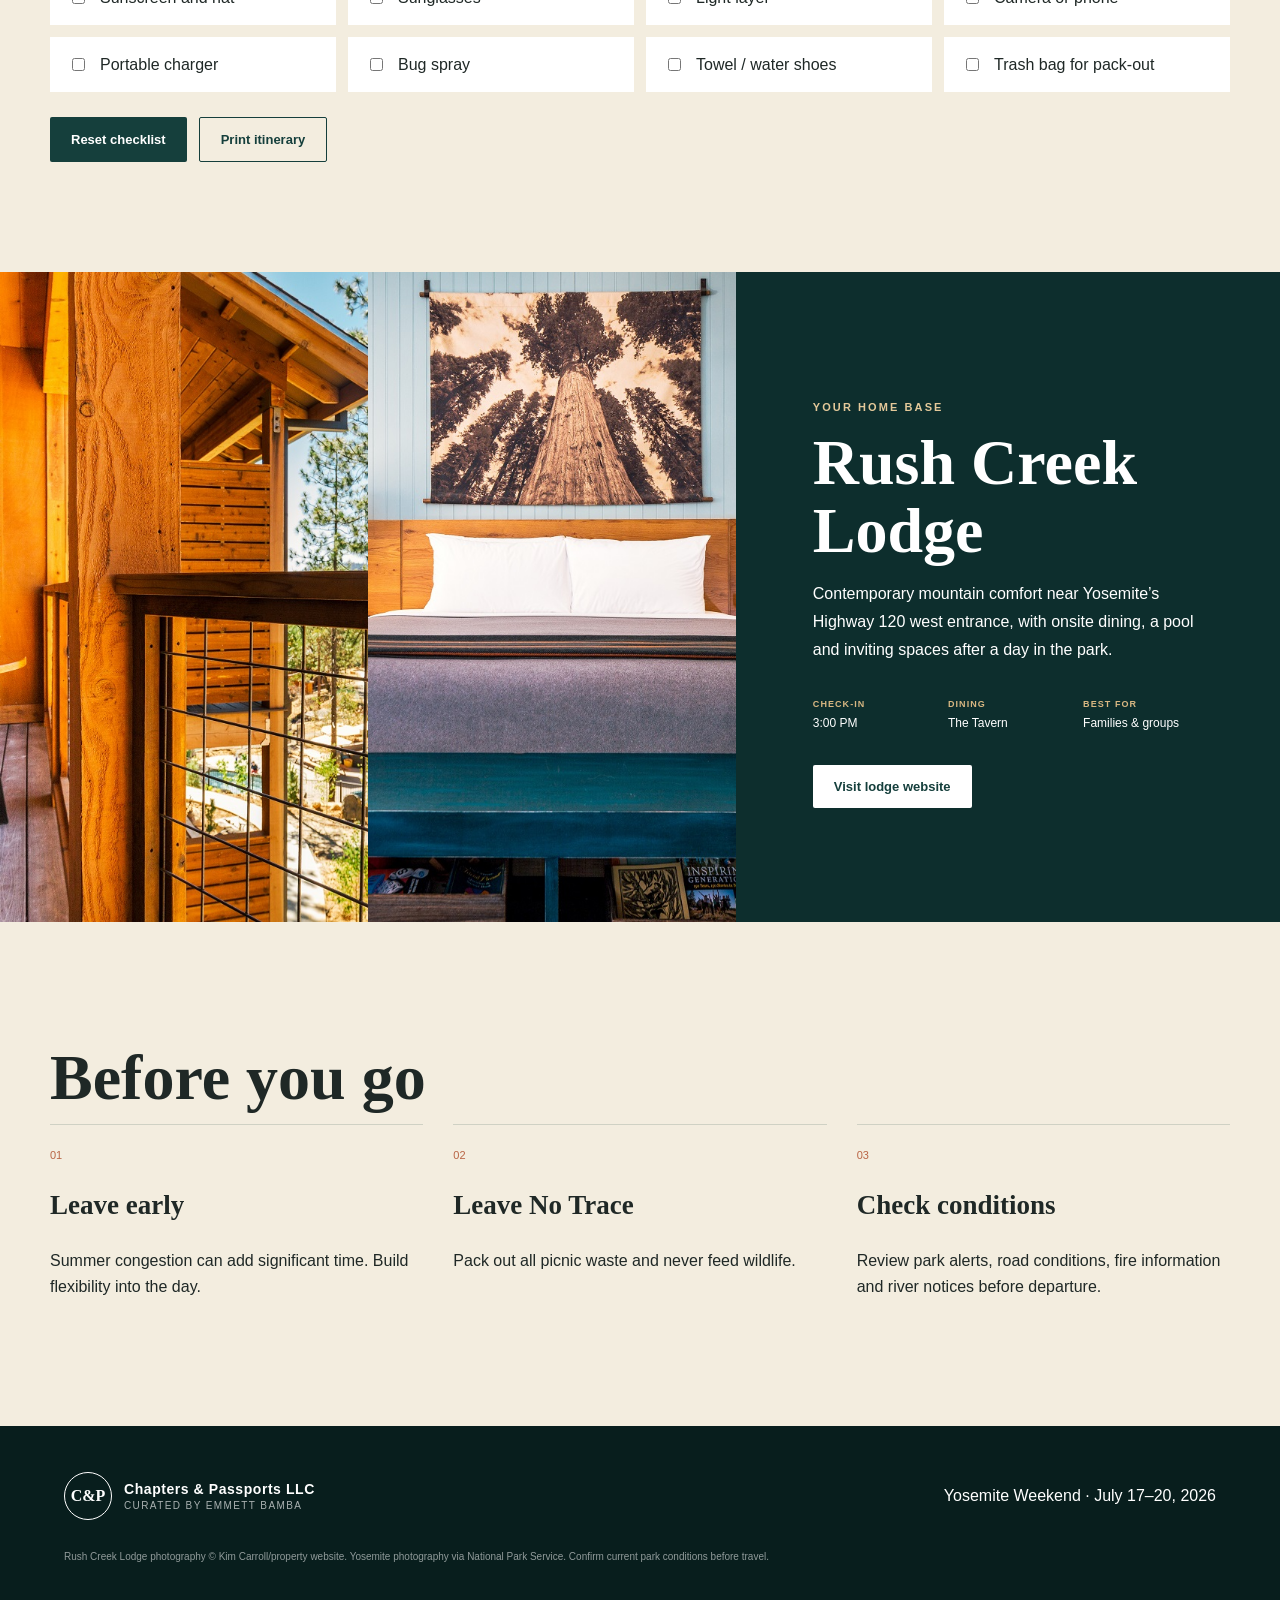
==== commit 0d852874: "Add files via upload" ====
--- a/index.html
+++ b/index.html
@@ -84,15 +84,16 @@
 
   <section id="cathedral" class="cathedral">
     <div class="cathedral-photo scenic-fallback"><img class="remote-image" src="https://www.nps.gov/npgallery/GetAsset/F0103896-0B72-4458-8DCC-9393098FCB46" alt="Granite landscape in Yosemite National Park" loading="lazy"></div>
-    <div class="cathedral-copy"><p class="kicker dark">Featured experience</p><h2>Cathedral Beach, unhurried.</h2><p class="lead">Plan for roughly three hours with enough time for a shaded picnic, river views and family photos.</p>
+    <div class="cathedral-copy"><p class="kicker dark">Featured experience</p><h2>Cathedral Beach, unhurried.</h2><p class="lead">Spend the morning beside the Merced River with an easy walk, dedicated photo time, quiet relaxation and a picnic lunch at noon.</p>
       <ol class="schedule">
-        <li><time>11:00 AM</time><div><b>Arrive and choose a shaded picnic area</b><p>Settle near the Merced River while protecting vegetation.</p></div></li>
-        <li><time>11:30 AM</time><div><b>Picnic lunch</b><p>Enjoy views toward El Capitan and Cathedral Rocks.</p></div></li>
-        <li><time>12:30 PM</time><div><b>Riverfront stroll and photos</b><p>Look for reflections and capture relaxed group photos.</p></div></li>
-        <li><time>1:15 PM</time><div><b>Optional nearby viewpoint</b><p>Continue to Sentinel Bridge, depending on parking and energy.</p></div></li>
-        <li><time>2:00 PM</time><div><b>Depart for the next valley stop</b></div></li>
+        <li><time>9:00–9:30 AM</time><div><b>Walk to the River</b><p>The parking area is only a short walk from the Merced River. Find a quiet spot along the shoreline and enjoy one of the best ground-level views of El Capitan. If the river is calm, you’ll often see beautiful reflections of the granite cliffs.</p></div></li>
+        <li><time>9:30–10:15 AM</time><div><b>Riverside Walk</b><p>Follow the informal, mostly flat and shaded trails along the river at your own pace.</p><ul><li>Watch climbers on El Capitan—bring binoculars if you have them.</li><li>Look for deer, birds and squirrels.</li><li>Enjoy the peaceful atmosphere before the beach becomes busier.</li></ul></div></li>
+        <li><time>10:15–11:00 AM</time><div><b>Photography</b><p>Capture El Capitan towering above the trees, reflections in the river, sandy beach foregrounds and family or group photos with dramatic scenery. It is an ideal photo stop without the larger crowds often found at Tunnel View.</p></div></li>
+        <li><time>11:00–11:45 AM</time><div><b>Relax</b><p>Settle beside the river with camping chairs or a picnic blanket, coffee or cold drinks, and a book or journal. Keep any speaker at very low volume; headphones are even better for preserving the quiet.</p></div></li>
+        <li><time>12:00 PM</time><div><b>Picnic Lunch</b><p>Use a picnic table if one is available, or spread out your blanket on the sandy beach. Store food securely, never leave it unattended, and pack out all trash to help keep the park pristine.</p></div></li>
+        <li><time>Optional</time><div><b>Cool Off</b><p>If the weather is warm and water conditions are safe, wade along the shallow edges of the Merced River. The water is usually cold—even in July—so it can feel refreshingly brisk.</p></div></li>
       </ol>
-      <div class="note"><b>River safety:</b> Water levels and currents can change quickly. Enter only where permitted and when conditions are safe.</div>
+      <div class="note"><b>River safety:</b> Water levels and currents can change quickly. Enter only where permitted and when current conditions are safe.</div>
     </div>
   </section>
 
